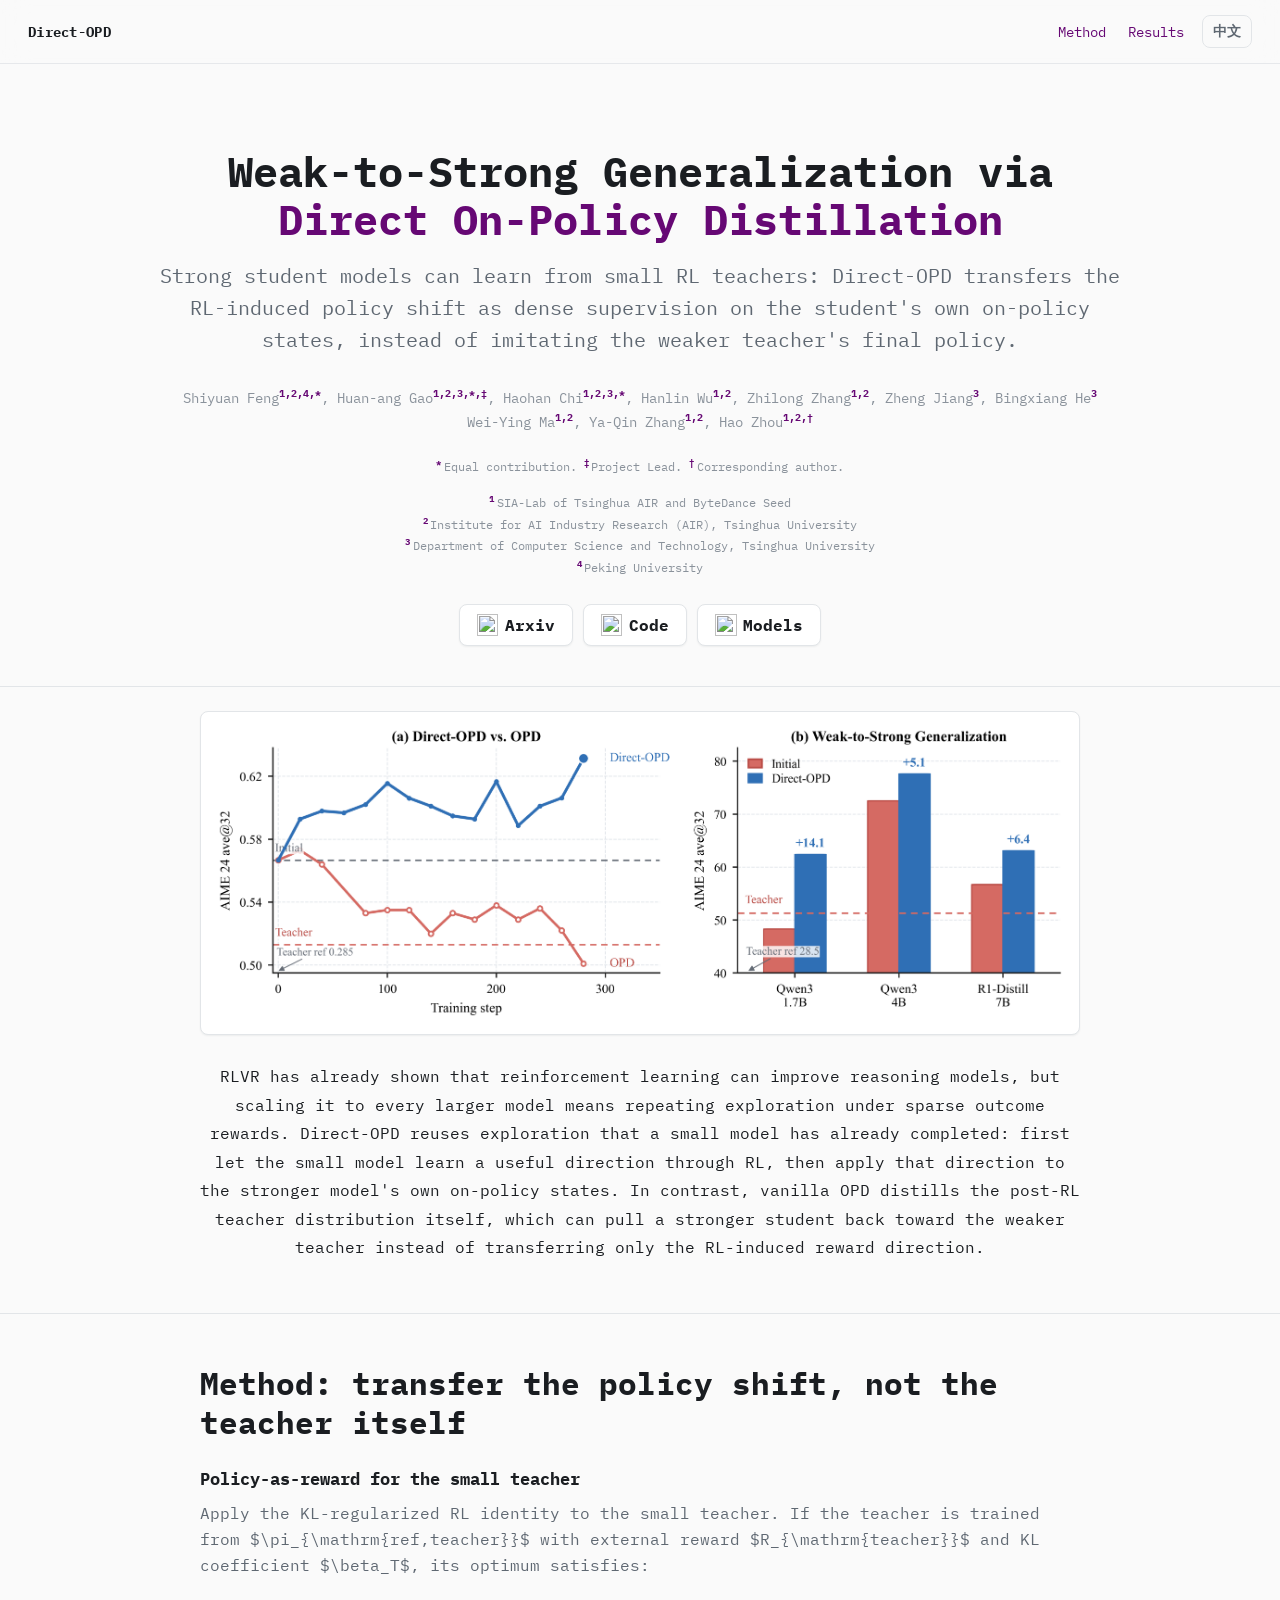
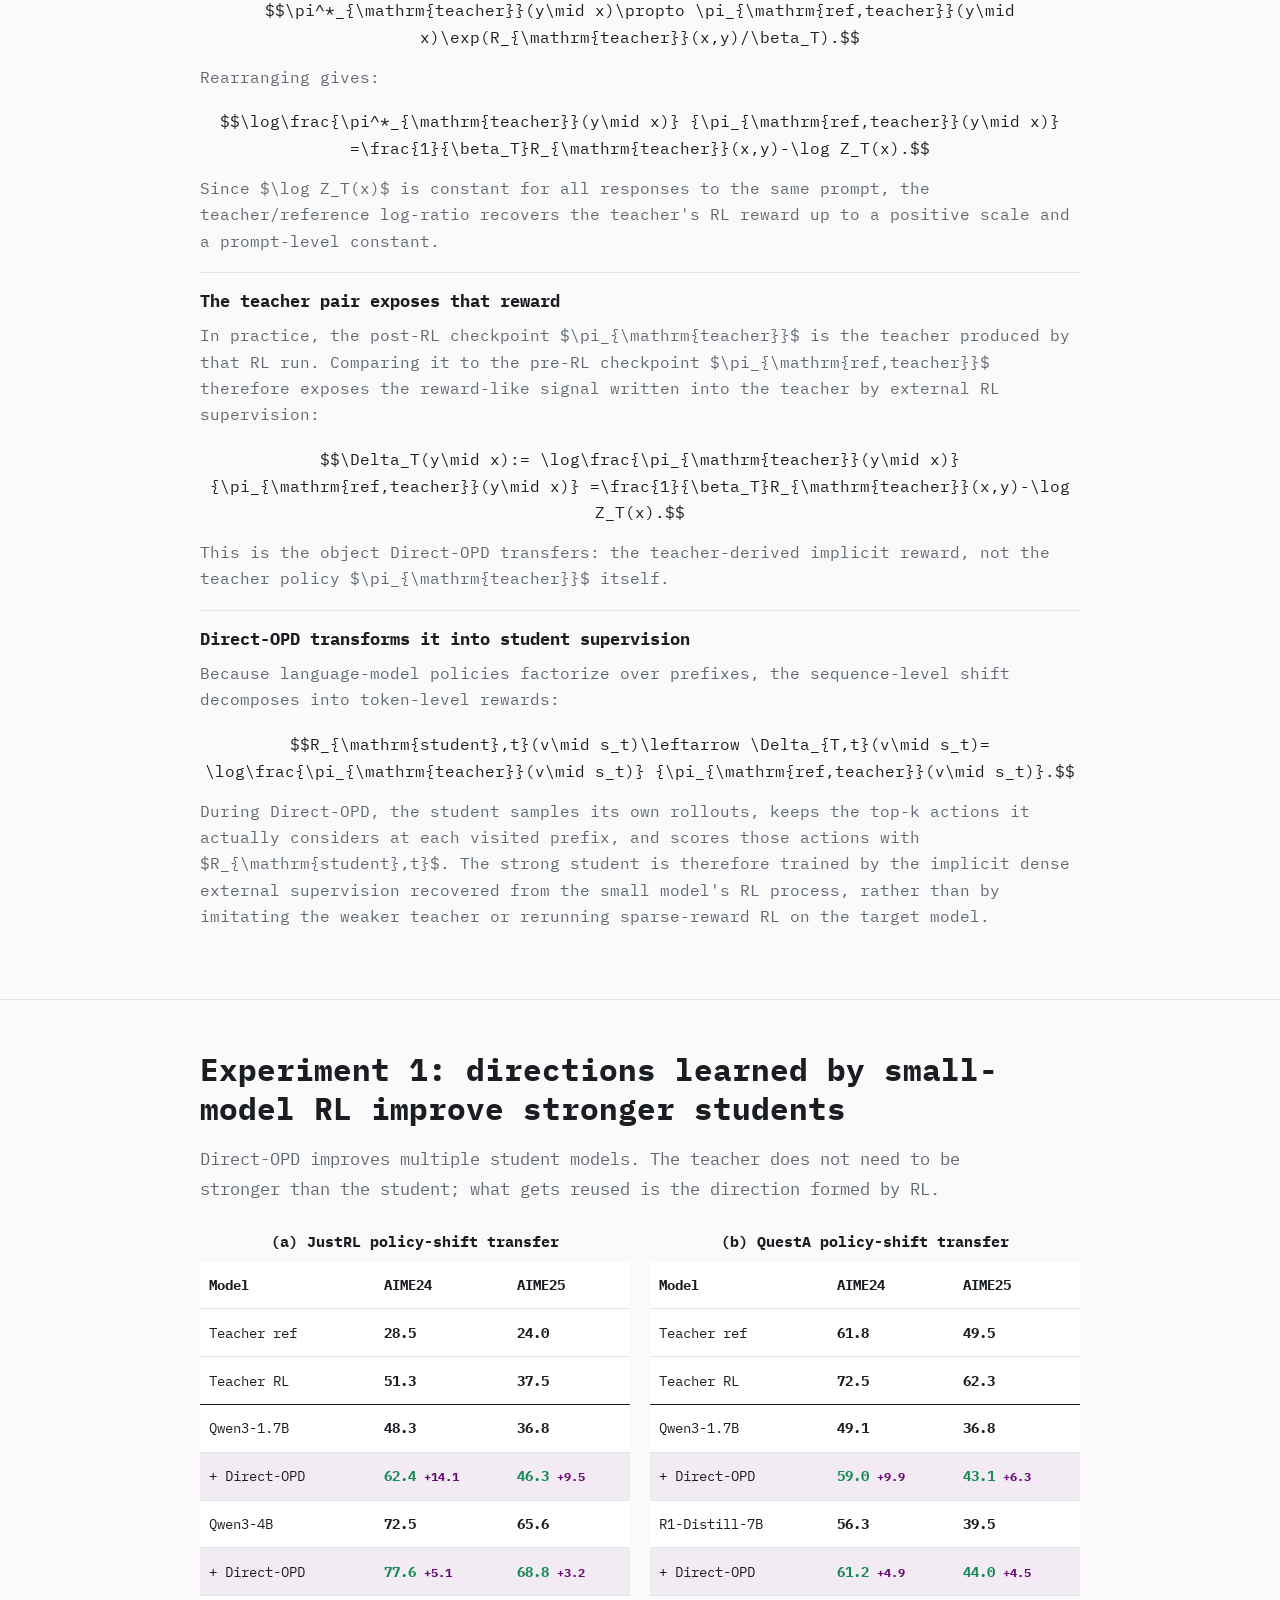
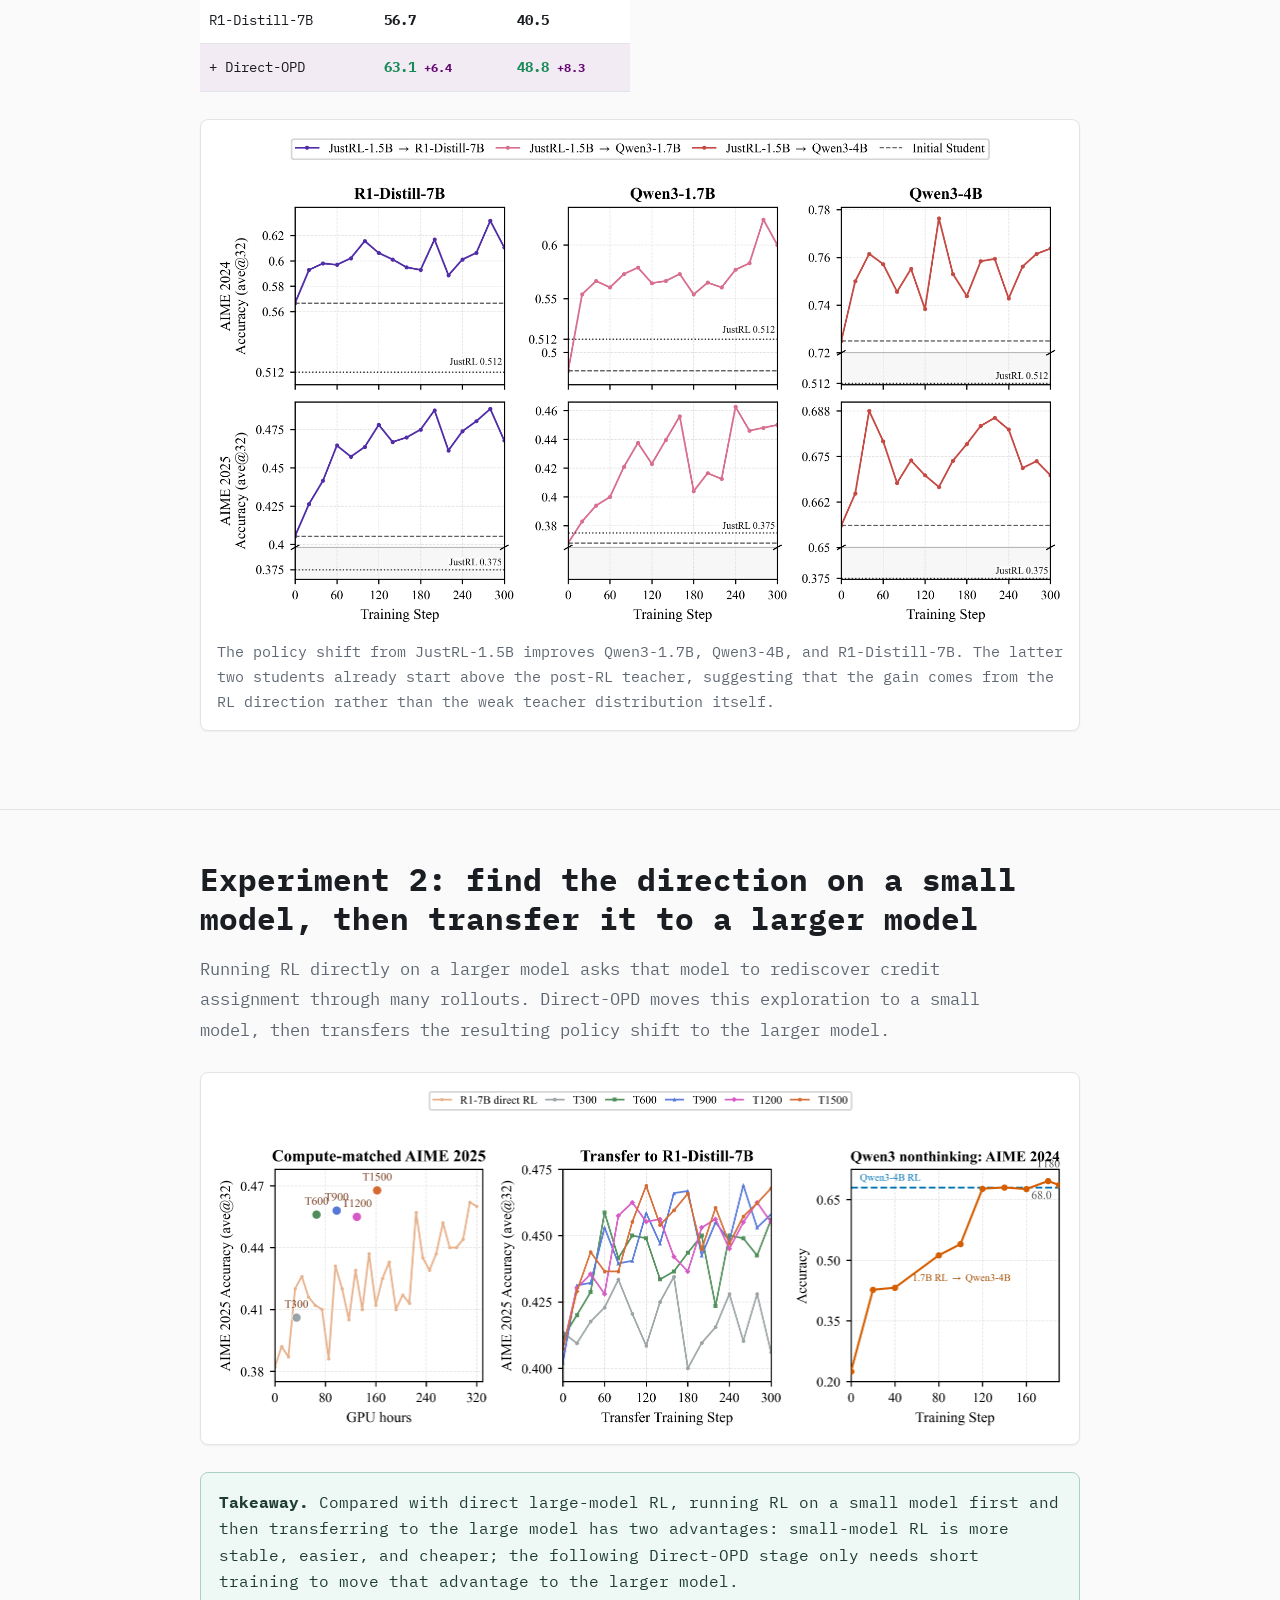
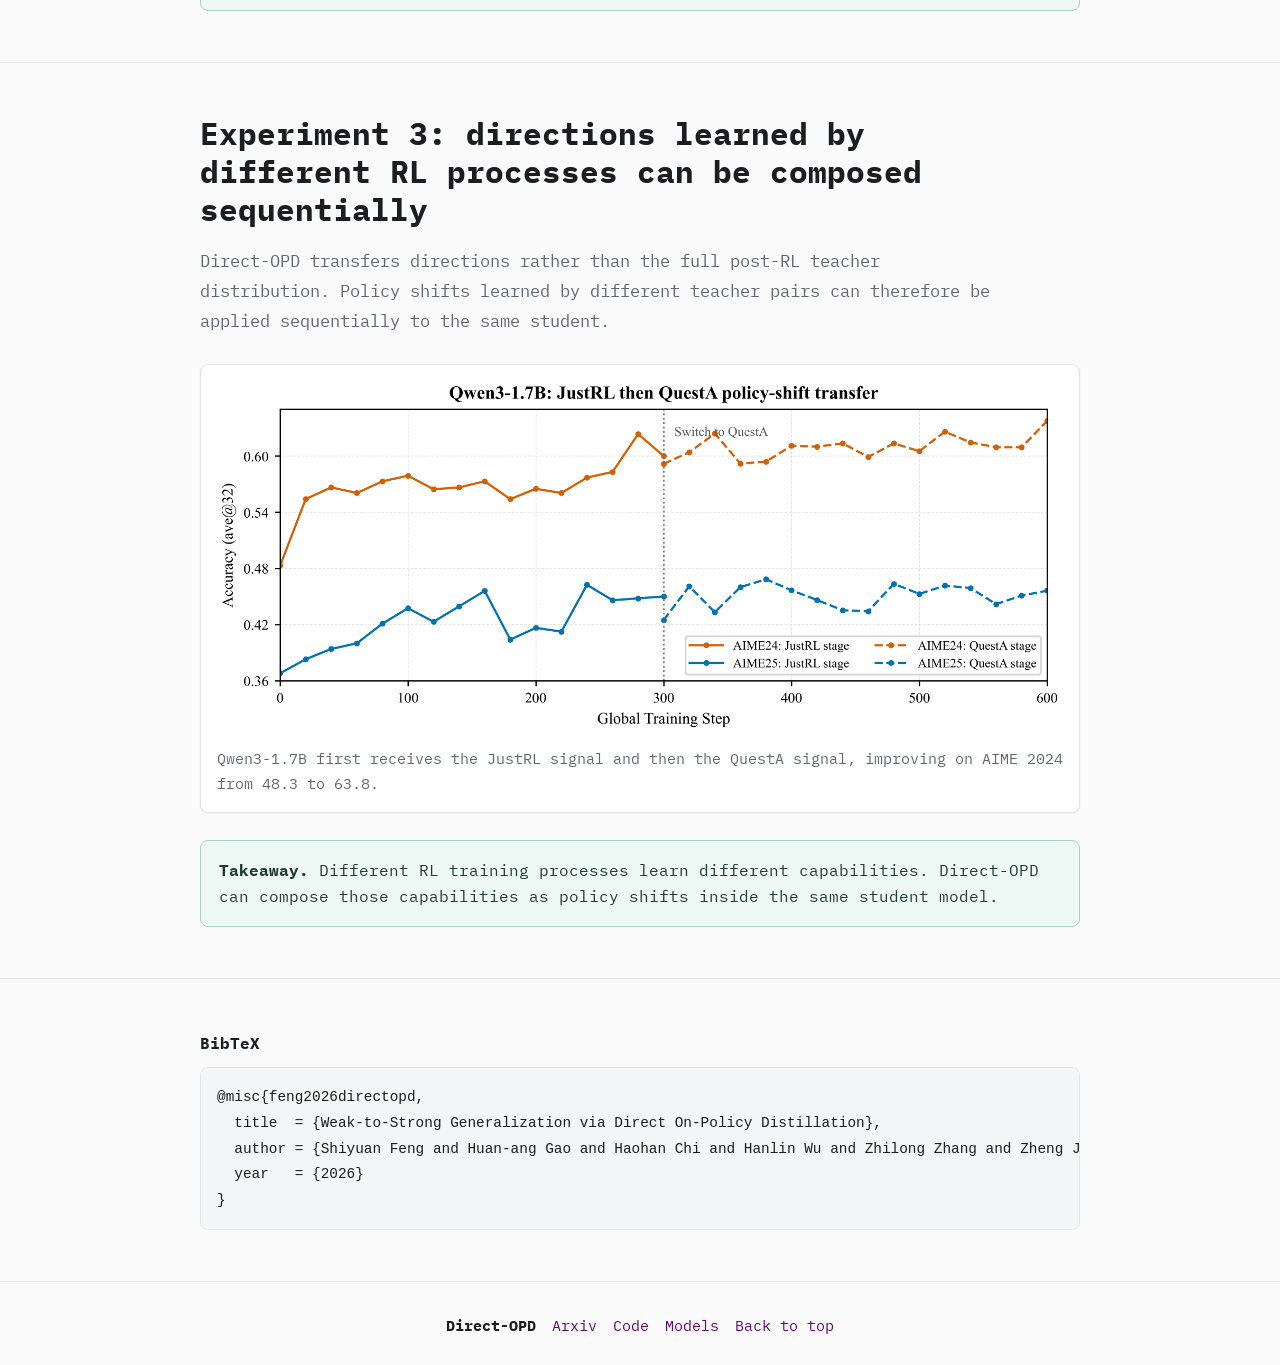
==== index.html @ 5e285354 "mobile" ====
<!doctype html>
<html lang="en">
  <head>
    <meta charset="utf-8" />
    <meta name="viewport" content="width=device-width, initial-scale=1" />
    <title>Direct-OPD: Weak-to-Strong Generalization via Direct On-Policy Distillation</title>
    <meta
      name="description"
      content="Direct-OPD is a weak-to-strong post-training method that transfers the RL-induced policy shift from small RL teachers to stronger student models as dense on-policy supervision, improving reasoning models without imitating a weaker teacher's final policy."
    />
    <meta
      name="keywords"
      content="Direct-OPD, Direct On-Policy Distillation, weak-to-strong generalization, weak-to-strong learning, on-policy distillation, policy shift, RL-induced policy shift, reinforcement learning, RLVR, verifiable rewards, reasoning models, large language models, LLM post-training, dense supervision, implicit reward, teacher reference, small RL teacher, Qwen3, R1-Distill, JustRL, QuestA, Tsinghua AIR"
    />
    <meta name="author" content="Shiyuan Feng, Huan-ang Gao, Haohan Chi, Hanlin Wu, Zhilong Zhang, Zheng Jiang, Bingxiang He, Wei-Ying Ma, Ya-Qin Zhang, Hao Zhou" />
    <meta name="robots" content="index, follow, max-image-preview:large" />
    <meta name="theme-color" content="#660874" />
    <meta property="og:type" content="website" />
    <meta property="og:site_name" content="Direct-OPD" />
    <meta property="og:title" content="Direct-OPD: Weak-to-Strong Generalization via Direct On-Policy Distillation" />
    <meta property="og:description" content="Transfer RL-induced policy shifts from small RL teachers to stronger student models as dense on-policy supervision." />
    <meta property="og:image" content="./assets/intro-opd-vs-direct.png" />
    <meta name="twitter:card" content="summary_large_image" />
    <meta name="twitter:title" content="Direct-OPD: Weak-to-Strong Generalization via Direct On-Policy Distillation" />
    <meta name="twitter:description" content="A weak-to-strong post-training method that transfers policy shifts learned by small RL teachers to stronger reasoning models." />
    <meta name="twitter:image" content="./assets/intro-opd-vs-direct.png" />
    <meta name="citation_title" content="Weak-to-Strong Generalization via Direct On-Policy Distillation" />
    <meta name="citation_author" content="Feng, Shiyuan" />
    <meta name="citation_author" content="Gao, Huan-ang" />
    <meta name="citation_author" content="Chi, Haohan" />
    <meta name="citation_author" content="Wu, Hanlin" />
    <meta name="citation_author" content="Zhang, Zhilong" />
    <meta name="citation_author" content="Jiang, Zheng" />
    <meta name="citation_author" content="He, Bingxiang" />
    <meta name="citation_author" content="Ma, Wei-Ying" />
    <meta name="citation_author" content="Zhang, Ya-Qin" />
    <meta name="citation_author" content="Zhou, Hao" />
    <meta name="citation_publication_date" content="2026" />
    <meta name="citation_keywords" content="Direct On-Policy Distillation; weak-to-strong generalization; on-policy distillation; reinforcement learning; reasoning models" />
    <script type="application/ld+json">
      {
        "@context": "https://schema.org",
        "@type": "ScholarlyArticle",
        "name": "Weak-to-Strong Generalization via Direct On-Policy Distillation",
        "headline": "Direct-OPD: Weak-to-Strong Generalization via Direct On-Policy Distillation",
        "description": "Direct-OPD transfers the RL-induced policy shift from small RL teachers to stronger student models as dense supervision on the student's own on-policy states.",
        "datePublished": "2026",
        "keywords": [
          "Direct-OPD",
          "Direct On-Policy Distillation",
          "weak-to-strong generalization",
          "on-policy distillation",
          "reinforcement learning",
          "RLVR",
          "reasoning models",
          "LLM post-training"
        ],
        "author": [
          {"@type": "Person", "name": "Shiyuan Feng"},
          {"@type": "Person", "name": "Huan-ang Gao"},
          {"@type": "Person", "name": "Haohan Chi"},
          {"@type": "Person", "name": "Hanlin Wu"},
          {"@type": "Person", "name": "Zhilong Zhang"},
          {"@type": "Person", "name": "Zheng Jiang"},
          {"@type": "Person", "name": "Bingxiang He"},
          {"@type": "Person", "name": "Wei-Ying Ma"},
          {"@type": "Person", "name": "Ya-Qin Zhang"},
          {"@type": "Person", "name": "Hao Zhou"}
        ],
        "isPartOf": {
          "@type": "ResearchProject",
          "name": "Direct-OPD"
        }
      }
    </script>
    <link rel="icon" href="./assets/favicon.svg" type="image/svg+xml" />
    <link rel="stylesheet" href="./styles.css" />
    <script>
      window.MathJax = {
        tex: { inlineMath: [["$", "$"], ["\\(", "\\)"]], displayMath: [["$$", "$$"]] },
        svg: { fontCache: "global" }
      };
    </script>
    <script defer src="https://cdn.jsdelivr.net/npm/mathjax@3/es5/tex-svg.js" onerror="this.onerror=null;this.src='https://cdnjs.cloudflare.com/ajax/libs/mathjax/3.2.2/es5/tex-svg.min.js';"></script>
  </head>
  <body>
    <header class="topbar">
      <a class="brand" href="#hero">Direct-OPD</a>
      <div class="topbar-right">
        <nav aria-label="Page navigation">
          <a href="#method">Method</a>
          <a href="#results">Results</a>
        </nav>
        <a class="language-link" href="./zh.html" lang="zh-CN">中文</a>
      </div>
    </header>

    <main>
      <section id="hero" class="hero">
        <div class="container">
          <h1>
            <span class="title-line">Weak-to-Strong Generalization via</span>
            <span class="title-line title-accent">Direct On-Policy Distillation</span>
          </h1>
          <p class="tagline english">
            Strong student models can learn from small RL teachers: Direct-OPD transfers the RL-induced policy shift as dense supervision on the student's own on-policy states, instead of imitating the weaker teacher's final policy.
          </p>
          <p class="authors">
            <span class="author-line">Shiyuan Feng<sup>1,2,4,*</sup>, Huan-ang Gao<sup>1,2,3,*,‡</sup>, Haohan Chi<sup>1,2,3,*</sup>, Hanlin Wu<sup>1,2</sup>, Zhilong Zhang<sup>1,2</sup>, Zheng Jiang<sup>3</sup>, Bingxiang He<sup>3</sup></span>
            <span class="author-line">Wei-Ying Ma<sup>1,2</sup>, Ya-Qin Zhang<sup>1,2</sup>, Hao Zhou<sup>1,2,†</sup></span>
          </p>
          <div class="affiliations">
            <!-- Previous experimental affiliation layouts are intentionally kept out of display. -->
            <p class="author-notes"><sup>*</sup>Equal contribution. <sup>‡</sup>Project Lead. <sup>†</sup>Corresponding author.</p>
            <div class="affiliation-list">
              <p><sup>1</sup>SIA-Lab of Tsinghua AIR and ByteDance Seed</p>
              <p><sup>2</sup>Institute for AI Industry Research (AIR), Tsinghua University</p>
              <p><sup>3</sup>Department of Computer Science and Technology, Tsinghua University</p>
              <p><sup>4</sup>Peking University</p>
            </div>
          </div>
          <div class="hero-actions">
            <a class="button" href="#" aria-label="Arxiv"><img class="brand-icon" src="https://arxiv.org/favicon.ico" alt="" /><em>Arxiv</em></a>
            <a class="button" href="https://github.com/BytedTsinghua-SIA/Direct-OPD" target="_blank" rel="noreferrer" aria-label="GitHub code"><img class="brand-icon" src="https://github.githubassets.com/favicons/favicon.svg" alt="" /><em>Code</em></a>
            <a class="button" href="https://huggingface.co/" target="_blank" rel="noreferrer" aria-label="Hugging Face models"><img class="brand-icon" src="https://huggingface.co/favicon.ico" alt="" /><em>Models</em></a>
          </div>
        </div>
      </section>

      <section class="teaser">
        <div class="container">
          <figure class="paper-figure large">
            <img src="./assets/intro-opd-vs-direct.png" alt="Direct-OPD intro comparison" />
          </figure>
          <p class="lead centered">
            RLVR has already shown that reinforcement learning can improve reasoning models, but scaling it to every larger model means repeating exploration under sparse outcome rewards.
            Direct-OPD reuses exploration that a small model has already completed: first let the small model learn a useful direction through RL, then apply that direction to the stronger model's own <span class="nowrap">on-policy</span> states.
            In contrast, vanilla OPD distills the post-RL teacher distribution itself, which can pull a stronger student back toward the weaker teacher instead of transferring only the RL-induced reward direction.
          </p>
        </div>
      </section>

      <section id="method">
        <div class="container">
          <h2>Method: transfer the policy shift, not the teacher itself</h2>

          <div class="method-focus">
            <article>
              <h3>Policy-as-reward for the small teacher</h3>
              <p>
                Apply the KL-regularized RL identity to the small teacher. If the teacher is trained from $\pi_{\mathrm{ref,teacher}}$ with external reward $R_{\mathrm{teacher}}$
                and KL coefficient $\beta_T$, its optimum satisfies:
              </p>
              <div class="equation-block">
                $$\pi^*_{\mathrm{teacher}}(y\mid x)\propto
                \pi_{\mathrm{ref,teacher}}(y\mid x)\exp(R_{\mathrm{teacher}}(x,y)/\beta_T).$$
              </div>
              <p>
                Rearranging gives:
              </p>
              <div class="equation-block">
                $$\log\frac{\pi^*_{\mathrm{teacher}}(y\mid x)}
                {\pi_{\mathrm{ref,teacher}}(y\mid x)}
                =\frac{1}{\beta_T}R_{\mathrm{teacher}}(x,y)-\log Z_T(x).$$
              </div>
              <p>
                Since $\log Z_T(x)$ is constant for all responses to the same prompt, the teacher/reference log-ratio recovers the teacher's RL reward up to a positive scale and a prompt-level constant.
              </p>
            </article>

            <article>
              <h3>The teacher pair exposes that reward</h3>
              <p>
                In practice, the post-RL checkpoint $\pi_{\mathrm{teacher}}$ is the teacher produced by that RL run. Comparing it to the pre-RL checkpoint $\pi_{\mathrm{ref,teacher}}$
                therefore exposes the reward-like signal written into the teacher by external RL supervision:
              </p>
              <div class="equation-block">
                $$\Delta_T(y\mid x):=
                \log\frac{\pi_{\mathrm{teacher}}(y\mid x)}
                {\pi_{\mathrm{ref,teacher}}(y\mid x)}
                =\frac{1}{\beta_T}R_{\mathrm{teacher}}(x,y)-\log Z_T(x).$$
              </div>
              <p>
                This is the object Direct-OPD transfers: the teacher-derived implicit reward, not the teacher policy $\pi_{\mathrm{teacher}}$ itself.
              </p>
            </article>

            <article>
              <h3>Direct-OPD transforms it into student supervision</h3>
              <p>
                Because language-model policies factorize over prefixes, the sequence-level shift decomposes into token-level rewards:
              </p>
              <div class="equation-block">
                $$R_{\mathrm{student},t}(v\mid s_t)\leftarrow
                \Delta_{T,t}(v\mid s_t)=
                \log\frac{\pi_{\mathrm{teacher}}(v\mid s_t)}
                {\pi_{\mathrm{ref,teacher}}(v\mid s_t)}.$$
              </div>
              <p>
                During Direct-OPD, the student samples its own rollouts, keeps the top-k actions it actually considers at each visited prefix,
                and scores those actions with $R_{\mathrm{student},t}$. The strong student is therefore trained by the implicit dense external supervision recovered from the small model's RL process, rather than by imitating the weaker teacher or rerunning sparse-reward RL on the target model.
              </p>
            </article>
          </div>
        </div>
      </section>

      <section id="results">
        <div class="container">
          <h2>Experiment 1: directions learned by small-model RL improve stronger students</h2>
          <p class="section-subtitle">
            Direct-OPD improves multiple student models. The teacher does not need to be stronger than the student; what gets reused is the direction formed by RL.
          </p>

          <div class="results-tables" aria-label="Score summaries for the different students and teacher pairs">
            <div class="table-panel">
              <p class="result-table-title">(a) JustRL policy-shift transfer</p>
              <table class="results-table">
                <thead>
                  <tr>
                    <th>Model</th>
                    <th>AIME24</th>
                    <th>AIME25</th>
                  </tr>
                </thead>
                <tbody>
                  <tr>
                    <td>Teacher ref</td>
                    <td>28.5</td>
                    <td>24.0</td>
                  </tr>
                  <tr class="separator">
                    <td>Teacher RL</td>
                    <td>51.3</td>
                    <td>37.5</td>
                  </tr>
                  <tr>
                    <td>Qwen3-1.7B</td>
                    <td>48.3</td>
                    <td>36.8</td>
                  </tr>
                  <tr class="dopd-row">
                    <td>+ Direct-OPD</td>
                    <td><strong>62.4</strong> <span class="gain">+14.1</span></td>
                    <td><strong>46.3</strong> <span class="gain">+9.5</span></td>
                  </tr>
                  <tr>
                    <td>Qwen3-4B</td>
                    <td>72.5</td>
                    <td>65.6</td>
                  </tr>
                  <tr class="dopd-row">
                    <td>+ Direct-OPD</td>
                    <td><strong>77.6</strong> <span class="gain">+5.1</span></td>
                    <td><strong>68.8</strong> <span class="gain">+3.2</span></td>
                  </tr>
                  <tr>
                    <td>R1-Distill-7B</td>
                    <td>56.7</td>
                    <td>40.5</td>
                  </tr>
                  <tr class="dopd-row">
                    <td>+ Direct-OPD</td>
                    <td><strong>63.1</strong> <span class="gain">+6.4</span></td>
                    <td><strong>48.8</strong> <span class="gain">+8.3</span></td>
                  </tr>
                </tbody>
              </table>
            </div>
            <div class="table-panel">
              <p class="result-table-title">(b) QuestA policy-shift transfer</p>
              <table class="results-table">
                <thead>
                  <tr>
                    <th>Model</th>
                    <th>AIME24</th>
                    <th>AIME25</th>
                  </tr>
                </thead>
                <tbody>
                  <tr>
                    <td>Teacher ref</td>
                    <td>61.8</td>
                    <td>49.5</td>
                  </tr>
                  <tr class="separator">
                    <td>Teacher RL</td>
                    <td>72.5</td>
                    <td>62.3</td>
                  </tr>
                  <tr>
                    <td>Qwen3-1.7B</td>
                    <td>49.1</td>
                    <td>36.8</td>
                  </tr>
                  <tr class="dopd-row">
                    <td>+ Direct-OPD</td>
                    <td><strong>59.0</strong> <span class="gain">+9.9</span></td>
                    <td><strong>43.1</strong> <span class="gain">+6.3</span></td>
                  </tr>
                  <tr>
                    <td>R1-Distill-7B</td>
                    <td>56.3</td>
                    <td>39.5</td>
                  </tr>
                  <tr class="dopd-row">
                    <td>+ Direct-OPD</td>
                    <td><strong>61.2</strong> <span class="gain">+4.9</span></td>
                    <td><strong>44.0</strong> <span class="gain">+4.5</span></td>
                  </tr>
                </tbody>
              </table>
            </div>
          </div>

          <figure class="paper-figure">
            <img src="./assets/justrl-transfer-grid.png" alt="JustRL policy-shift transfer results" />
            <figcaption>
              The policy shift from JustRL-1.5B improves Qwen3-1.7B, Qwen3-4B, and R1-Distill-7B. The latter two students already start above the post-RL teacher, suggesting that the gain comes from the RL direction rather than the weak teacher distribution itself.
            </figcaption>
          </figure>
        </div>
      </section>

      <section>
        <div class="container">
          <h2>Experiment 2: find the direction on a small model, then transfer it to a larger model</h2>
          <p class="section-subtitle">
            Running RL directly on a larger model asks that model to rediscover credit assignment through many rollouts. Direct-OPD moves this exploration to a small model, then transfers the resulting policy shift to the larger model.
          </p>
          <figure class="paper-figure">
            <img src="./assets/weak-to-strong-compute.png" alt="Weak-to-strong compute comparison" />
          </figure>
          <div class="takeaway">
            <strong>Takeaway.</strong>
            Compared with direct large-model RL, running RL on a small model first and then transferring to the large model has two advantages: small-model RL is more stable, easier, and cheaper; the following Direct-OPD stage only needs short training to move that advantage to the larger model.
          </div>
        </div>
      </section>

      <section>
        <div class="container">
          <h2>Experiment 3: directions learned by different RL processes can be composed sequentially</h2>
          <p class="section-subtitle">
            Direct-OPD transfers directions rather than the full post-RL teacher distribution. Policy shifts learned by different teacher pairs can therefore be applied sequentially to the same student.
          </p>
          <figure class="paper-figure">
            <img src="./assets/sequential-composition.png" alt="Sequential policy-shift composition" />
            <figcaption>Qwen3-1.7B first receives the JustRL signal and then the QuestA signal, improving on AIME 2024 from 48.3 to 63.8.</figcaption>
          </figure>
          <div class="takeaway">
            <strong>Takeaway.</strong>
            Different RL training processes learn different capabilities. Direct-OPD can compose those capabilities as policy shifts inside the same student model.
          </div>
        </div>
      </section>

      <section id="paper">
        <div class="container">
          <div class="bibtex">
            <div class="bibtex-title">BibTeX</div>
            <pre><code>@misc{feng2026directopd,
  title  = {Weak-to-Strong Generalization via Direct On-Policy Distillation},
  author = {Shiyuan Feng and Huan-ang Gao and Haohan Chi and Hanlin Wu and Zhilong Zhang and Zheng Jiang and Bingxiang He and Wei-Ying Ma and Ya-Qin Zhang and Hao Zhou},
  year   = {2026}
}</code></pre>
          </div>
        </div>
      </section>
    </main>

    <footer>
      <div class="container footer-inner">
        <span>Direct-OPD</span>
        <a href="#">Arxiv</a>
        <a href="https://github.com/BytedTsinghua-SIA/Direct-OPD" target="_blank" rel="noreferrer">Code</a>
        <a href="https://huggingface.co/" target="_blank" rel="noreferrer">Models</a>
        <a href="#hero">Back to top</a>
      </div>
    </footer>

    <script src="./app.js"></script>
  </body>
</html>
---- styles.css ----
@import url("https://fonts.googleapis.com/css2?family=IBM+Plex+Mono:wght@400;500;600;700;800&display=swap");

*, *::before, *::after {
  box-sizing: border-box;
}

:root {
  --bg: #fafafa;
  --card: #ffffff;
  --elevated: #f1f3f4;
  --border: #e2e5e8;
  --text: #1a1d21;
  --muted: #5f6872;
  --dim: #8a929b;
  --accent: #660874;
  --accent-soft: rgba(102, 8, 116, 0.08);
  --green: #168a55;
  --purple: #660874;
  --amber: #bf7116;
  --shadow: 0 1px 2px rgba(20, 28, 35, 0.06);
  --display: "IBM Plex Mono", "SFMono-Regular", Consolas, "Liberation Mono", monospace;
  --body: "IBM Plex Mono", "SFMono-Regular", Consolas, "Liberation Mono", monospace;
  --mono: "IBM Plex Mono", "SFMono-Regular", Consolas, "Liberation Mono", monospace;
  --hero-mobile-scale: 1;
}

html {
  scroll-behavior: smooth;
}

body {
  margin: 0;
  overflow-x: hidden;
  background: var(--bg);
  color: var(--text);
  font-family: var(--body);
  line-height: 1.65;
  -webkit-font-smoothing: antialiased;
}

a {
  color: var(--accent);
  text-decoration: none;
}

a:hover {
  text-decoration: underline;
}

img {
  display: block;
  max-width: 100%;
}

.container {
  width: min(880px, calc(100% - 40px));
  margin: 0 auto;
}

.topbar {
  position: sticky;
  top: 0;
  z-index: 20;
  display: flex;
  align-items: center;
  justify-content: space-between;
  min-height: 64px;
  padding: 0 28px;
  border-bottom: 1px solid rgba(226, 229, 232, 0.82);
  background: rgba(250, 250, 250, 0.86);
  backdrop-filter: blur(14px);
}

.brand {
  color: var(--text);
  font-family: var(--mono);
  font-size: 0.9rem;
  font-weight: 700;
  letter-spacing: 0.02em;
}

.topbar nav {
  display: flex;
  gap: 22px;
  font-size: 0.9rem;
  color: var(--muted);
}

.topbar-right {
  display: flex;
  align-items: center;
  gap: 18px;
}

.language-link {
  border: 1px solid var(--border);
  border-radius: 8px;
  padding: 0.28rem 0.62rem;
  color: var(--muted);
  font-size: 0.86rem;
  font-weight: 700;
}

.language-link:hover {
  color: var(--text);
  text-decoration: none;
}

section {
  padding: 3.2rem 0;
}

section + section {
  border-top: 1px solid var(--border);
}

.hero {
  position: relative;
  padding: 5.2rem 0 2.5rem;
  text-align: center;
}

.hero .container {
  width: min(1040px, calc(100% - 40px));
}

h1,
h2,
h3,
p {
  overflow-wrap: anywhere;
}

h1 {
  max-width: 1000px;
  margin: 0 auto 1.05rem;
  font-family: var(--display);
  font-size: clamp(2rem, 3.25vw, 3rem);
  font-weight: 760;
  line-height: 1.16;
  letter-spacing: 0;
}

.title-line {
  display: block;
  white-space: nowrap;
}

.title-accent {
  color: var(--accent);
}

h2 {
  max-width: 820px;
  margin: 0 0 1rem;
  font-family: var(--display);
  font-size: clamp(1.45rem, 2.4vw, 1.95rem);
  font-weight: 760;
  line-height: 1.25;
  letter-spacing: 0;
}

h3 {
  margin: 0 0 0.6rem;
  font-size: 1.08rem;
  line-height: 1.35;
}

p {
  margin: 0 0 1rem;
  color: var(--muted);
}

.tagline {
  max-width: 920px;
  margin: 0 auto 0.45rem;
  color: var(--muted);
  font-size: clamp(1.12rem, 1.75vw, 1.38rem);
  line-height: 1.55;
}

.tagline.english {
  max-width: 980px;
  color: var(--muted);
  font-size: clamp(1.05rem, 1.55vw, 1.28rem);
  line-height: 1.6;
}

.authors {
  margin-top: 1.8rem;
  color: var(--dim);
  font-size: 0.9rem;
  line-height: 1.55;
  overflow-wrap: normal;
}

.author-line {
  display: block;
  white-space: nowrap;
}

.authors sup,
.affiliations sup {
  color: var(--accent);
  font-size: 0.72em;
  font-weight: 700;
}

.author-notes sup,
.affiliation-list sup {
  display: inline-block;
  margin-right: 0.16rem;
}

.affiliations {
  max-width: 760px;
  margin: 1.45rem auto 0;
  color: var(--dim);
  font-size: 0.78rem;
  line-height: 1.5;
}

.affiliation-list {
  display: grid;
  gap: 0.12rem;
  margin: 1rem 0 0;
}

.affiliation-list p,
.author-notes {
  margin: 0;
  color: inherit;
  font-size: inherit;
  line-height: inherit;
}

.author-notes {
  margin: 0;
}

.hero-actions {
  display: flex;
  flex-wrap: wrap;
  gap: 0.65rem;
  justify-content: center;
  margin: 1.7rem 0 0;
}

.button {
  display: inline-flex;
  min-height: 42px;
  align-items: center;
  justify-content: center;
  gap: 0.42rem;
  border: 1px solid var(--border);
  border-radius: 8px;
  padding: 0 1.05rem;
  background: var(--card);
  color: var(--text);
  box-shadow: var(--shadow);
  font: inherit;
  font-weight: 650;
  cursor: pointer;
}

.brand-icon {
  width: 1.35rem;
  height: 1.35rem;
  flex: 0 0 auto;
  object-fit: contain;
}

.button em {
  font-style: normal;
}

.button:hover {
  text-decoration: none;
  transform: translateY(-1px);
}

.contrib-grid div {
  border: 1px solid var(--border);
  border-radius: 8px;
  background: var(--card);
  box-shadow: var(--shadow);
}

.teaser {
  padding-top: 1.5rem;
}

.paper-figure {
  overflow: hidden;
  margin: 1.7rem 0;
  border: 1px solid var(--border);
  border-radius: 8px;
  padding: 1rem;
  background: var(--card);
  box-shadow: var(--shadow);
}

.paper-figure.large {
  margin-top: 0;
}

.paper-figure img {
  width: 100%;
  height: auto;
}

.paper-figure figcaption {
  padding: 0.85rem 0 0;
  color: var(--muted);
  font-size: 0.95rem;
}

.lead {
  max-width: 980px;
  color: var(--text);
  font-size: 1.02rem;
  line-height: 1.75;
}

.centered {
  margin: 1.5rem auto 0;
  text-align: center;
}

.nowrap {
  white-space: nowrap;
}

.two-column {
  display: grid;
  grid-template-columns: 1fr 1fr;
  gap: 2rem;
  align-items: start;
  margin-top: 1.3rem;
}

.clean-list {
  margin: 1rem 0 0;
  padding-left: 1.2rem;
  color: var(--muted);
}

.clean-list li + li {
  margin-top: 0.3rem;
}

.method-focus {
  display: grid;
  gap: 0;
  margin-top: 1.25rem;
}

.method-focus article {
  min-width: 0;
  padding: 1rem 0 1.15rem;
  border-top: 1px solid var(--border);
}

.method-focus article:first-child {
  border-top: 0;
  padding-top: 0.3rem;
}

.method-focus p:last-child {
  margin-bottom: 0;
}

.equation-block {
  overflow-x: auto;
  max-width: 100%;
  min-width: 0;
  margin: 0.55rem 0 0.7rem;
  padding: 0.15rem 0;
  color: var(--text);
  text-align: center;
  -webkit-overflow-scrolling: touch;
}

.equation-block mjx-container {
  display: block;
  max-width: 100%;
  min-width: 0;
  overflow-x: auto;
  overflow-y: hidden;
  margin: 0 !important;
  font-size: 92% !important;
}

.section-subtitle {
  max-width: 800px;
  color: var(--muted);
  font-size: 1.08rem;
  line-height: 1.75;
}

.results-tables {
  display: grid;
  grid-template-columns: repeat(2, minmax(0, 1fr));
  gap: 1.2rem;
  margin: 1.6rem 0 1.2rem;
}

.table-panel {
  overflow-x: auto;
}

.result-table-title {
  margin: 0 0 0.45rem;
  color: var(--text);
  font-size: 0.92rem;
  font-weight: 800;
  text-align: center;
}

.results-table {
  width: 100%;
  min-width: 390px;
  margin: 0;
  border-collapse: collapse;
  background: var(--card);
  font-size: 0.9rem;
}

.results-table th,
.results-table td {
  border-bottom: 1px solid var(--border);
  padding: 0.72rem 0.58rem;
  text-align: left;
}

.results-table th {
  color: var(--text);
  font-weight: 750;
}

.results-table td:not(:first-child) {
  color: var(--text);
  font-family: var(--mono);
  font-weight: 750;
}

.results-table .dopd-row {
  background: var(--accent-soft);
}

.results-table .dopd-row td:not(:first-child) {
  color: var(--green);
}

.results-table .gain {
  color: var(--accent);
  font-size: 0.82em;
  font-weight: 800;
  white-space: nowrap;
}

.results-table .separator td {
  border-bottom-color: var(--text);
}

.takeaway {
  margin: 1rem 0 0;
  border: 1px solid #a9d0c3;
  border-radius: 8px;
  padding: 1rem 1.1rem;
  background: #eef8f4;
  color: #203d34;
}

.takeaway.compact {
  margin-top: 1rem;
  font-size: 0.92rem;
}

.contrib-grid {
  display: grid;
  grid-template-columns: repeat(2, 1fr);
  gap: 1rem;
  margin-top: 1.6rem;
}

.contrib-grid div {
  padding: 1rem;
  color: var(--muted);
}

.bibtex {
  margin-top: 0;
  padding: 0;
}

.bibtex-title {
  margin: 0 0 0.65rem;
  color: var(--text);
  font-weight: 800;
}

.bibtex pre {
  overflow-x: auto;
  margin: 0;
  border-radius: 8px;
  padding: 1rem;
  border: 1px solid var(--border);
  background: #f4f5f6;
  color: var(--text);
  font-family: var(--mono);
  font-size: 0.9rem;
}

footer {
  border-top: 1px solid var(--border);
  padding: 2rem 0;
}

.footer-inner {
  display: flex;
  flex-wrap: wrap;
  gap: 1rem;
  align-items: center;
  justify-content: center;
  color: var(--muted);
  font-size: 0.92rem;
}

.footer-inner span {
  color: var(--text);
  font-weight: 800;
}

.copy-toast {
  position: fixed;
  right: 18px;
  bottom: 18px;
  z-index: 30;
  border-radius: 8px;
  padding: 0.75rem 1rem;
  background: var(--text);
  color: #fff;
  box-shadow: var(--shadow);
  font-size: 0.92rem;
  opacity: 0;
  transform: translateY(8px);
  transition: opacity 160ms ease, transform 160ms ease;
}

.copy-toast.show {
  opacity: 1;
  transform: translateY(0);
}

@media (max-width: 900px) {
  .container,
  .hero .container {
    width: min(100% - 32px, 880px);
  }

  .topbar nav {
    display: none;
  }

  .two-column,
  .method-focus,
  .results-tables,
  .contrib-grid {
    grid-template-columns: 1fr;
  }

  .hero {
    padding: 3.2rem 0 2.2rem;
  }

  .paper-figure {
    overflow-x: auto;
    -webkit-overflow-scrolling: touch;
  }

  .paper-figure img {
    min-width: 0;
  }

  .paper-figure.large img {
    min-width: 0;
  }
}

@media (max-width: 560px) {
  .container {
    width: auto;
    max-width: none;
    margin-right: 14px;
    margin-left: 14px;
  }

  .hero .container {
    position: relative;
    left: 50%;
    width: 1040px;
    max-width: none;
    margin-left: -520px;
    margin-right: 0;
    transform: scale(var(--hero-mobile-scale));
    transform-origin: top center;
  }

  .topbar {
    min-height: 56px;
    padding: 0 16px;
  }

  .brand {
    font-size: 0.86rem;
  }

  .hero {
    height: calc(514px * var(--hero-mobile-scale) + 28px);
    min-height: 0;
    overflow: hidden;
    padding: 14px 0;
  }

  h1 {
    margin-bottom: 1.05rem;
    font-size: 3rem;
    line-height: 1.16;
  }

  .title-line {
    white-space: nowrap;
  }

  h2 {
    font-size: 1.34rem;
    line-height: 1.32;
  }

  h3 {
    font-size: 1rem;
  }

  .tagline,
  .tagline.english {
    font-size: 1.28rem;
    line-height: 1.6;
  }

  p,
  .lead,
  .section-subtitle {
    font-size: 0.94rem;
    line-height: 1.72;
  }

  .authors {
    overflow: visible;
    margin-top: 1.8rem;
    padding-bottom: 0;
    font-size: 0.9rem;
    line-height: 1.55;
  }

  .author-line {
    white-space: nowrap;
  }

  .affiliations {
    overflow: visible;
    margin-top: 1.45rem;
    font-size: 0.78rem;
    line-height: 1.5;
  }

  .affiliation-list {
    gap: 0.12rem;
    margin-top: 1rem;
  }

  .author-notes,
  .affiliation-list p {
    white-space: nowrap;
  }

  .tagline br {
    display: none;
  }

  section {
    padding: 2.45rem 0;
  }

  .teaser {
    padding-top: 1rem;
  }

  .paper-figure {
    width: calc(100vw - 20px);
    max-width: none;
    margin: 1.2rem calc(50% - 50vw + 10px);
    border-radius: 7px;
    padding: 0.55rem;
  }

  .paper-figure figcaption {
    font-size: 0.78rem;
    line-height: 1.55;
  }

  .centered {
    margin-top: 1.1rem;
    text-align: left;
  }

  .hero-actions {
    align-items: center;
    flex-wrap: wrap;
    gap: 0.65rem;
    margin-top: 1.7rem;
  }

  .button {
    flex: 0 1 auto;
    min-width: 0;
    min-height: 42px;
    padding: 0 1.05rem;
    gap: 0.42rem;
    font-size: 1rem;
  }

  .brand-icon {
    width: 1.35rem;
    height: 1.35rem;
  }

  .results-tables {
    gap: 1rem;
    margin: 1.25rem 0 1rem;
  }

  .table-panel {
    margin: 0 -2px;
    padding-bottom: 0.25rem;
  }

  .result-table-title {
    text-align: left;
  }

  .results-table {
    min-width: 360px;
    font-size: 0.78rem;
  }

  .results-table th,
  .results-table td {
    padding: 0.62rem 0.42rem;
  }

  .equation-block {
    font-size: 0.76rem;
  }

  .equation-block mjx-container {
    font-size: 68% !important;
  }

  .takeaway {
    padding: 0.85rem 0.9rem;
    font-size: 0.86rem;
    line-height: 1.65;
  }

  .bibtex pre {
    padding: 0.8rem;
    font-size: 0.76rem;
  }

  .footer-inner {
    align-items: center;
    flex-direction: column;
    gap: 0.55rem;
    font-size: 0.82rem;
  }
}
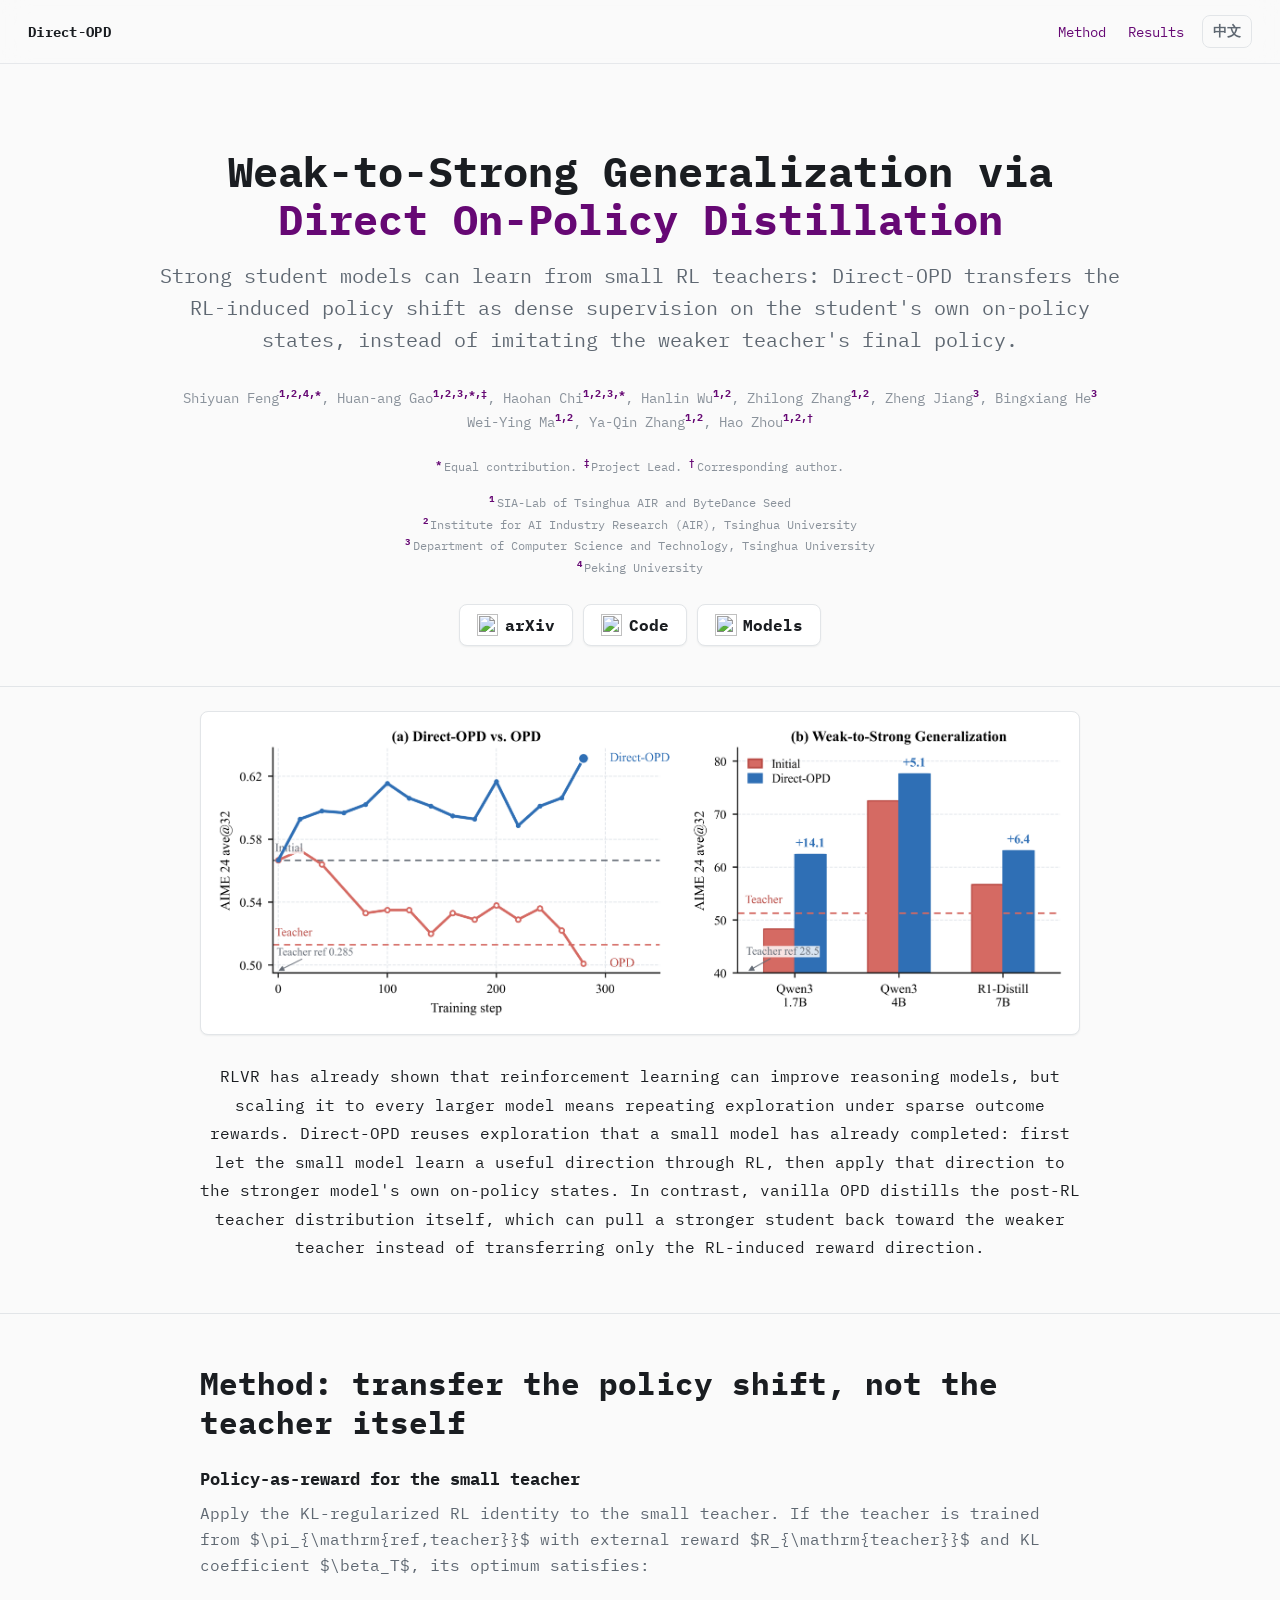
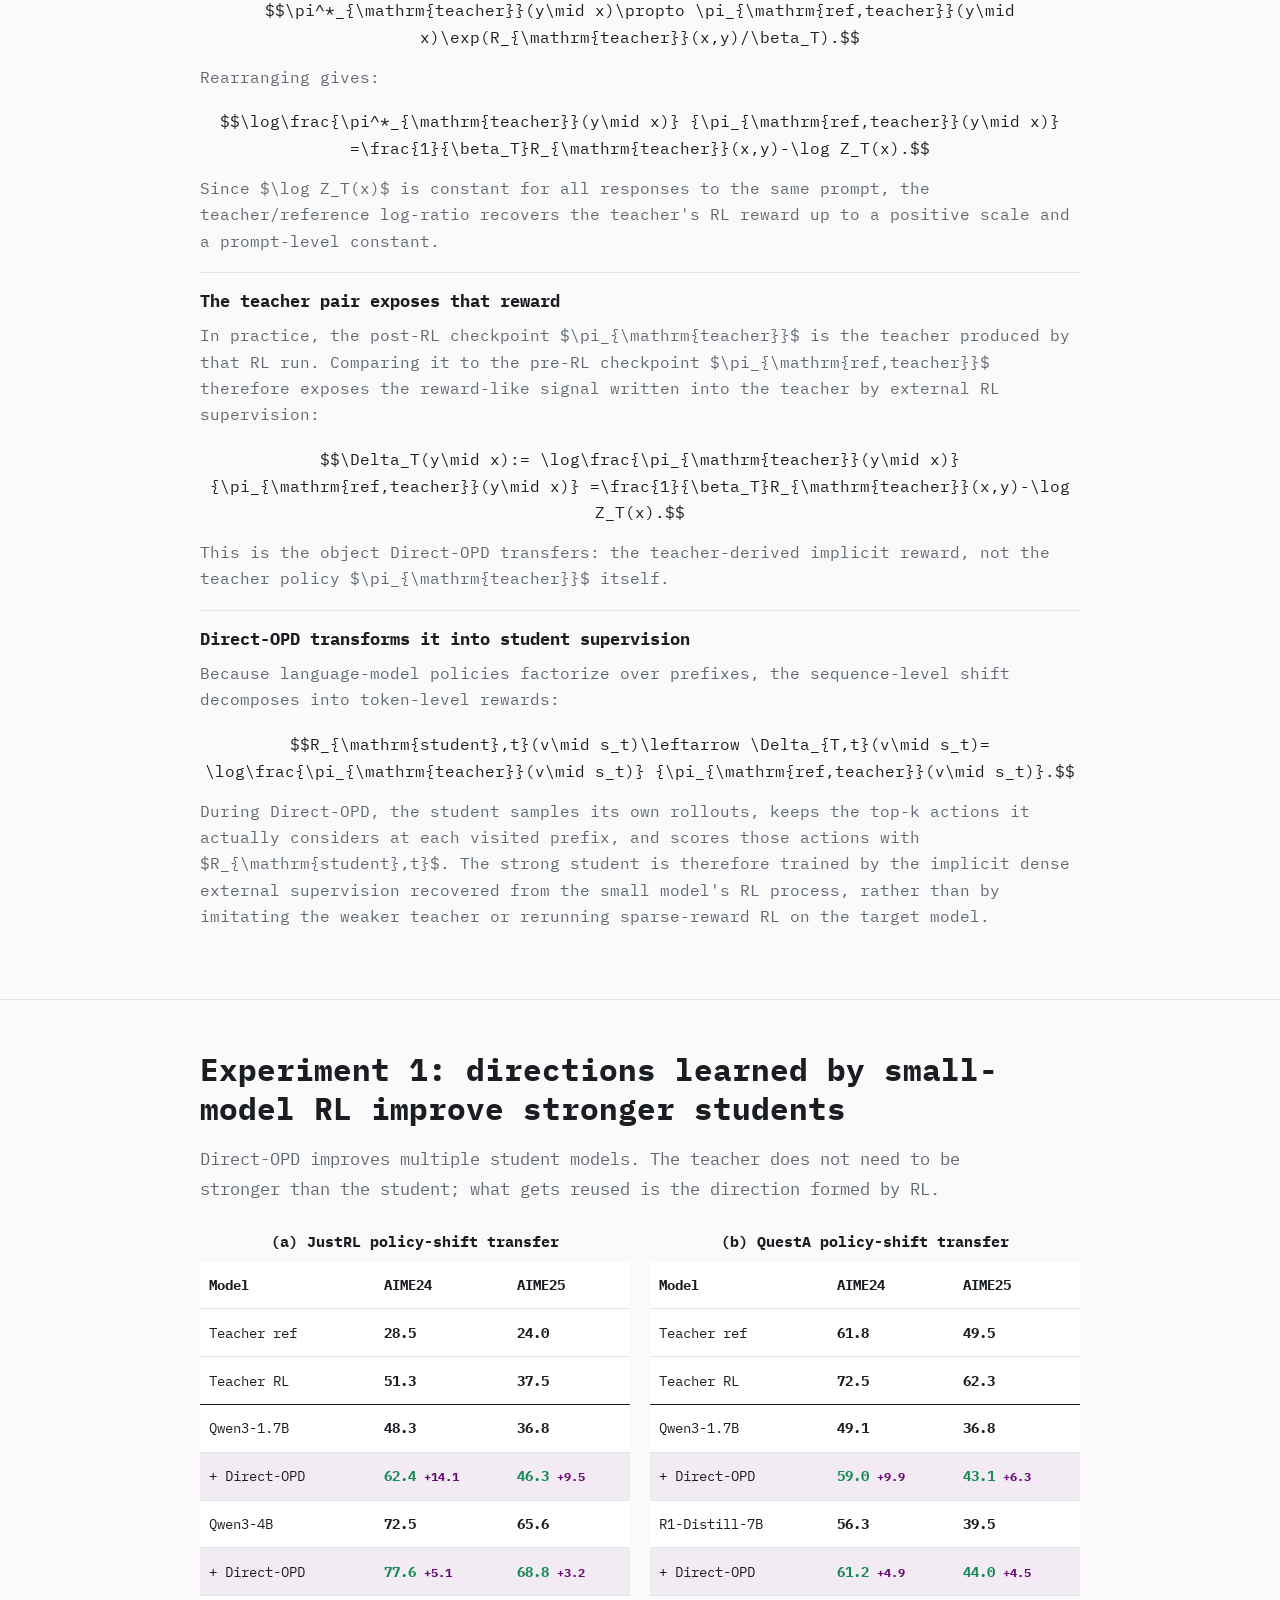
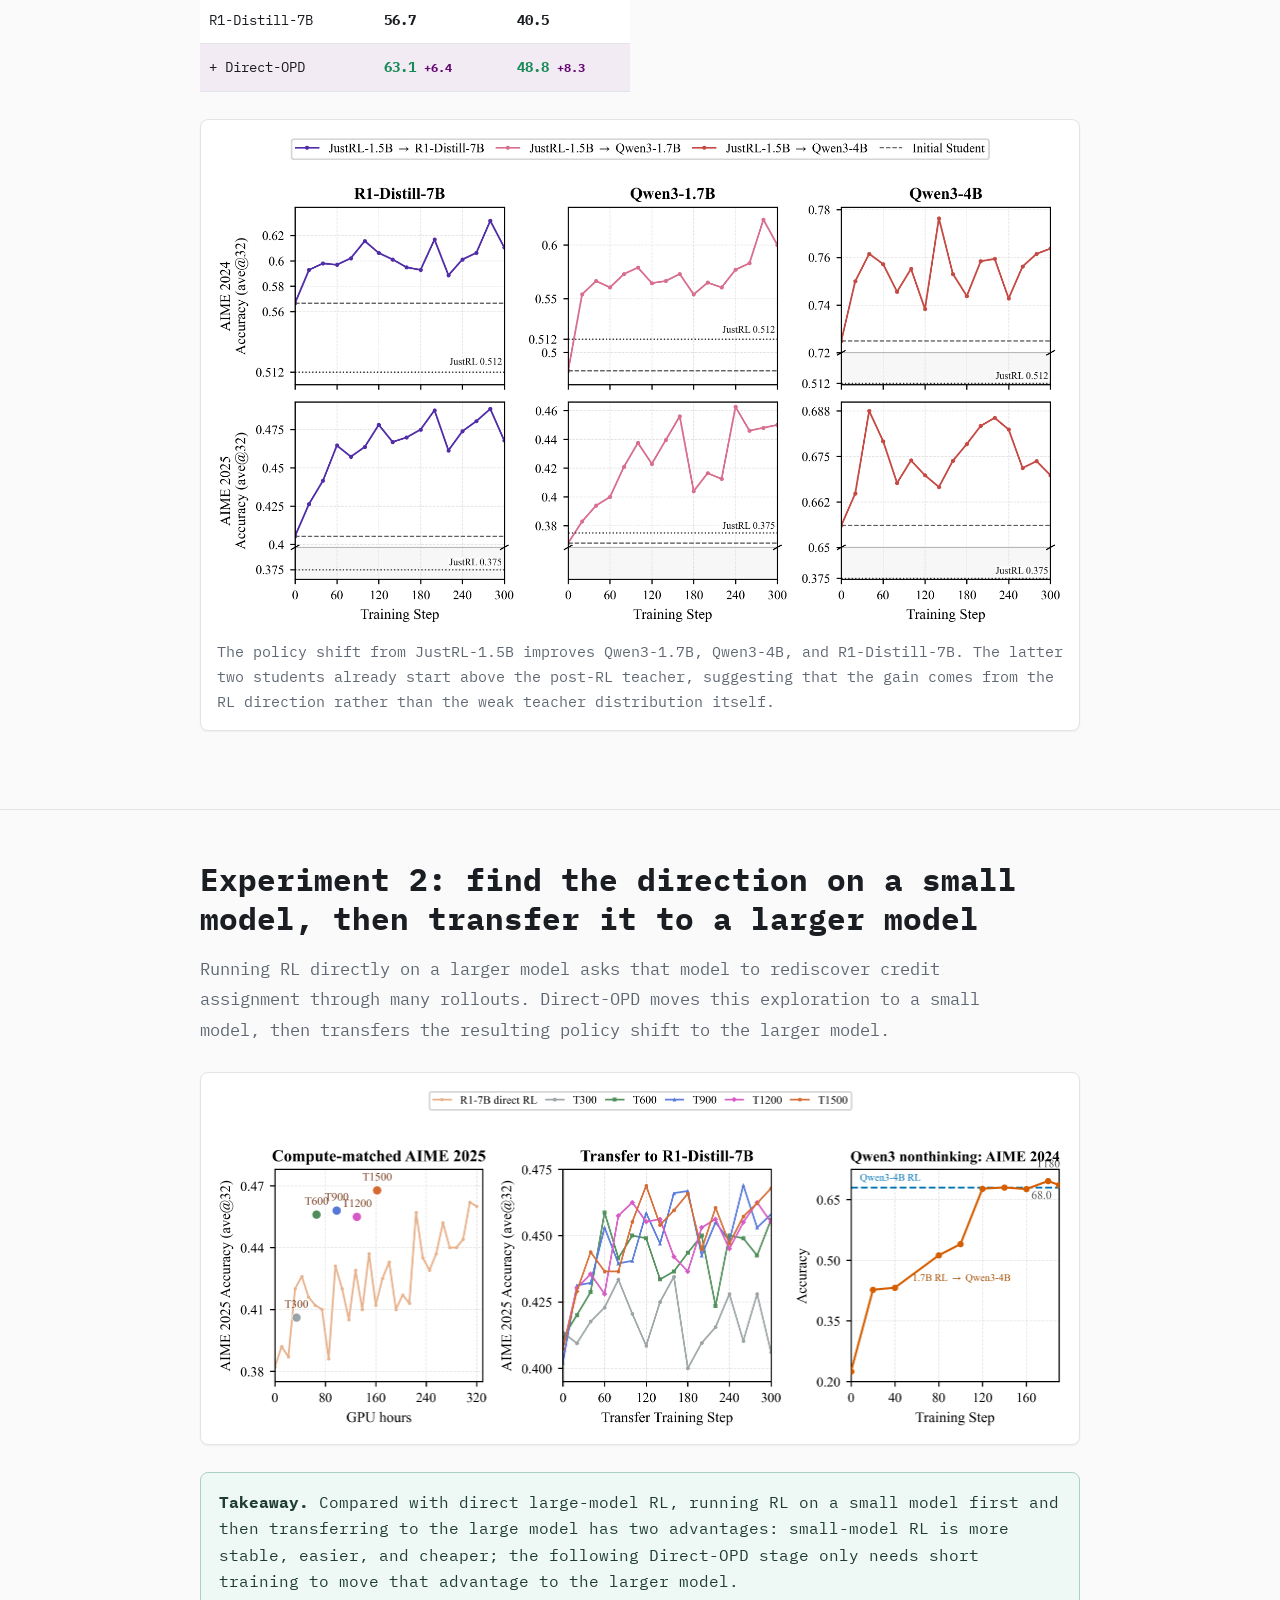
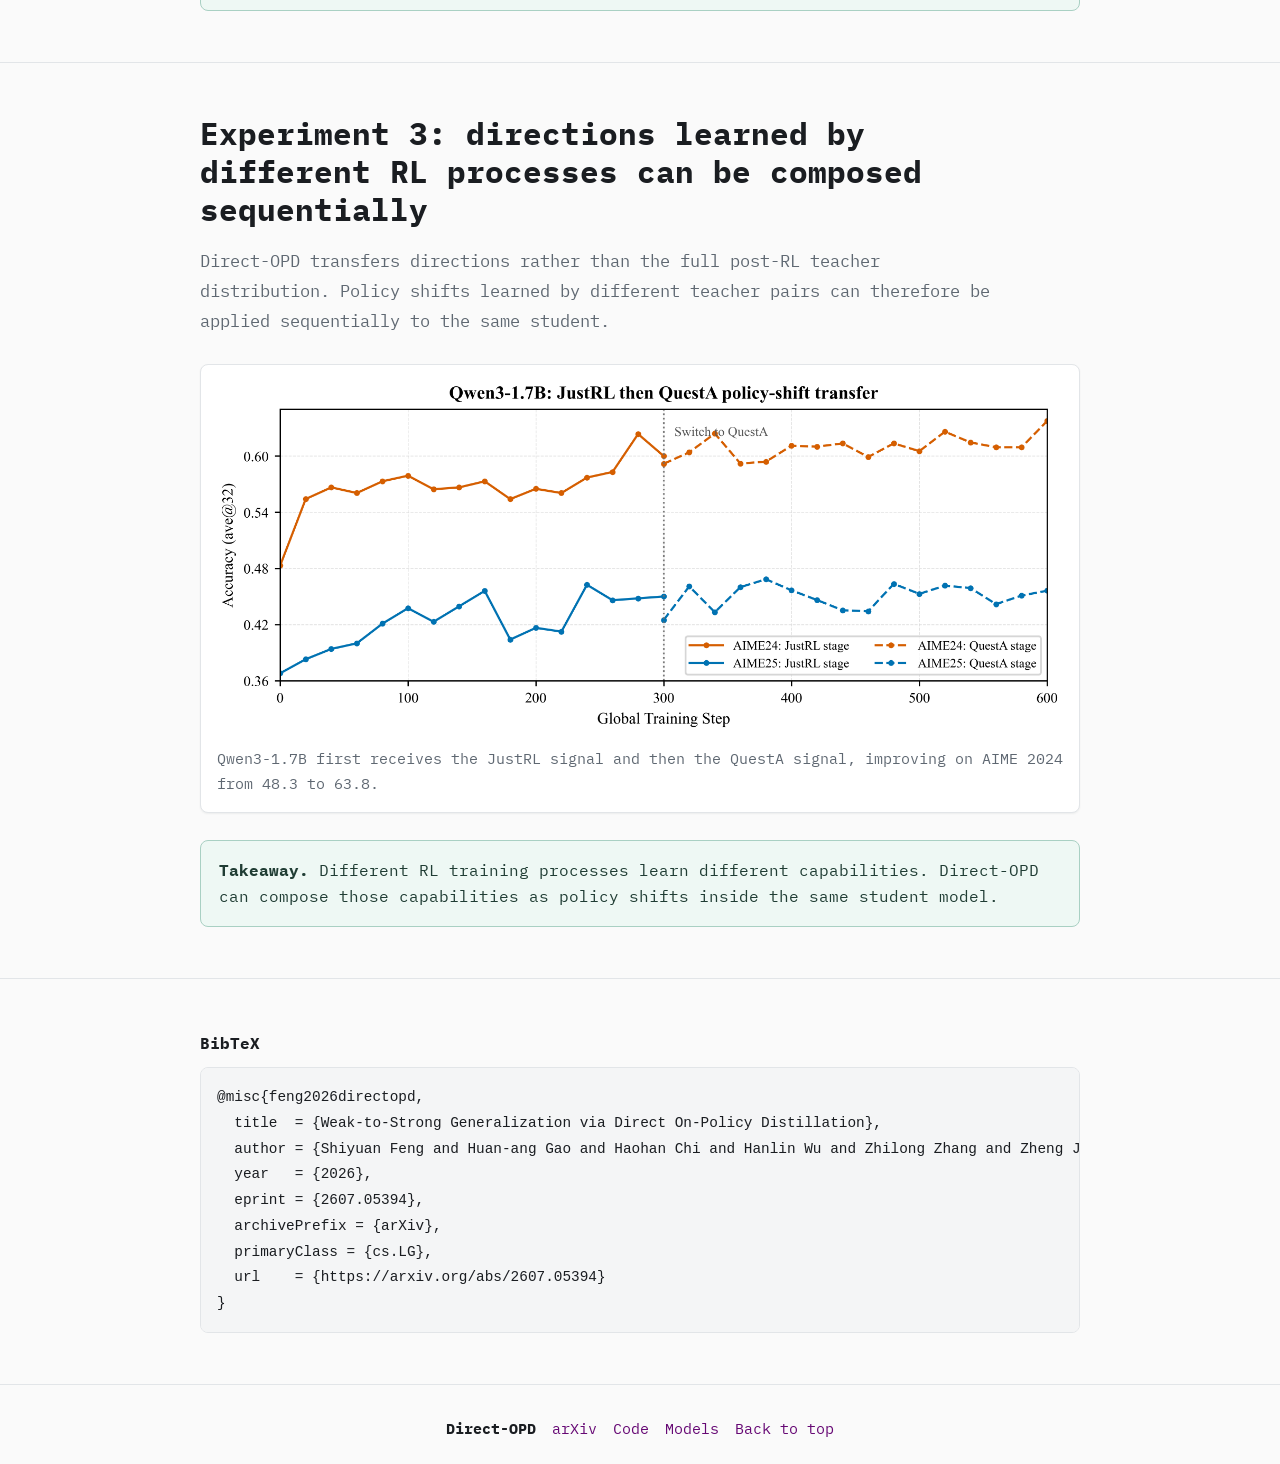
==== commit dcd63c30: "Update website arXiv link" ====
--- a/index.html
+++ b/index.html
@@ -25,6 +25,7 @@
     <meta name="twitter:description" content="A weak-to-strong post-training method that transfers policy shifts learned by small RL teachers to stronger reasoning models." />
     <meta name="twitter:image" content="./assets/intro-opd-vs-direct.png" />
     <meta name="citation_title" content="Weak-to-Strong Generalization via Direct On-Policy Distillation" />
+    <meta name="citation_arxiv_id" content="2607.05394" />
     <meta name="citation_author" content="Feng, Shiyuan" />
     <meta name="citation_author" content="Gao, Huan-ang" />
     <meta name="citation_author" content="Chi, Haohan" />
@@ -44,7 +45,9 @@
         "name": "Weak-to-Strong Generalization via Direct On-Policy Distillation",
         "headline": "Direct-OPD: Weak-to-Strong Generalization via Direct On-Policy Distillation",
         "description": "Direct-OPD transfers the RL-induced policy shift from small RL teachers to stronger student models as dense supervision on the student's own on-policy states.",
-        "datePublished": "2026",
+        "url": "https://arxiv.org/abs/2607.05394",
+        "sameAs": "https://arxiv.org/abs/2607.05394",
+        "datePublished": "2026-07-06",
         "keywords": [
           "Direct-OPD",
           "Direct On-Policy Distillation",
@@ -120,7 +123,7 @@
             </div>
           </div>
           <div class="hero-actions">
-            <a class="button" href="#" aria-label="Arxiv"><img class="brand-icon" src="https://arxiv.org/favicon.ico" alt="" /><em>Arxiv</em></a>
+            <a class="button" href="https://arxiv.org/abs/2607.05394" target="_blank" rel="noreferrer" aria-label="arXiv"><img class="brand-icon" src="https://arxiv.org/favicon.ico" alt="" /><em>arXiv</em></a>
             <a class="button" href="https://github.com/BytedTsinghua-SIA/Direct-OPD" target="_blank" rel="noreferrer" aria-label="GitHub code"><img class="brand-icon" src="https://github.githubassets.com/favicons/favicon.svg" alt="" /><em>Code</em></a>
             <a class="button" href="https://huggingface.co/" target="_blank" rel="noreferrer" aria-label="Hugging Face models"><img class="brand-icon" src="https://huggingface.co/favicon.ico" alt="" /><em>Models</em></a>
           </div>
@@ -362,7 +365,11 @@
             <pre><code>@misc{feng2026directopd,
   title  = {Weak-to-Strong Generalization via Direct On-Policy Distillation},
   author = {Shiyuan Feng and Huan-ang Gao and Haohan Chi and Hanlin Wu and Zhilong Zhang and Zheng Jiang and Bingxiang He and Wei-Ying Ma and Ya-Qin Zhang and Hao Zhou},
-  year   = {2026}
+  year   = {2026},
+  eprint = {2607.05394},
+  archivePrefix = {arXiv},
+  primaryClass = {cs.LG},
+  url    = {https://arxiv.org/abs/2607.05394}
 }</code></pre>
           </div>
         </div>
@@ -372,7 +379,7 @@
     <footer>
       <div class="container footer-inner">
         <span>Direct-OPD</span>
-        <a href="#">Arxiv</a>
+        <a href="https://arxiv.org/abs/2607.05394" target="_blank" rel="noreferrer">arXiv</a>
         <a href="https://github.com/BytedTsinghua-SIA/Direct-OPD" target="_blank" rel="noreferrer">Code</a>
         <a href="https://huggingface.co/" target="_blank" rel="noreferrer">Models</a>
         <a href="#hero">Back to top</a>
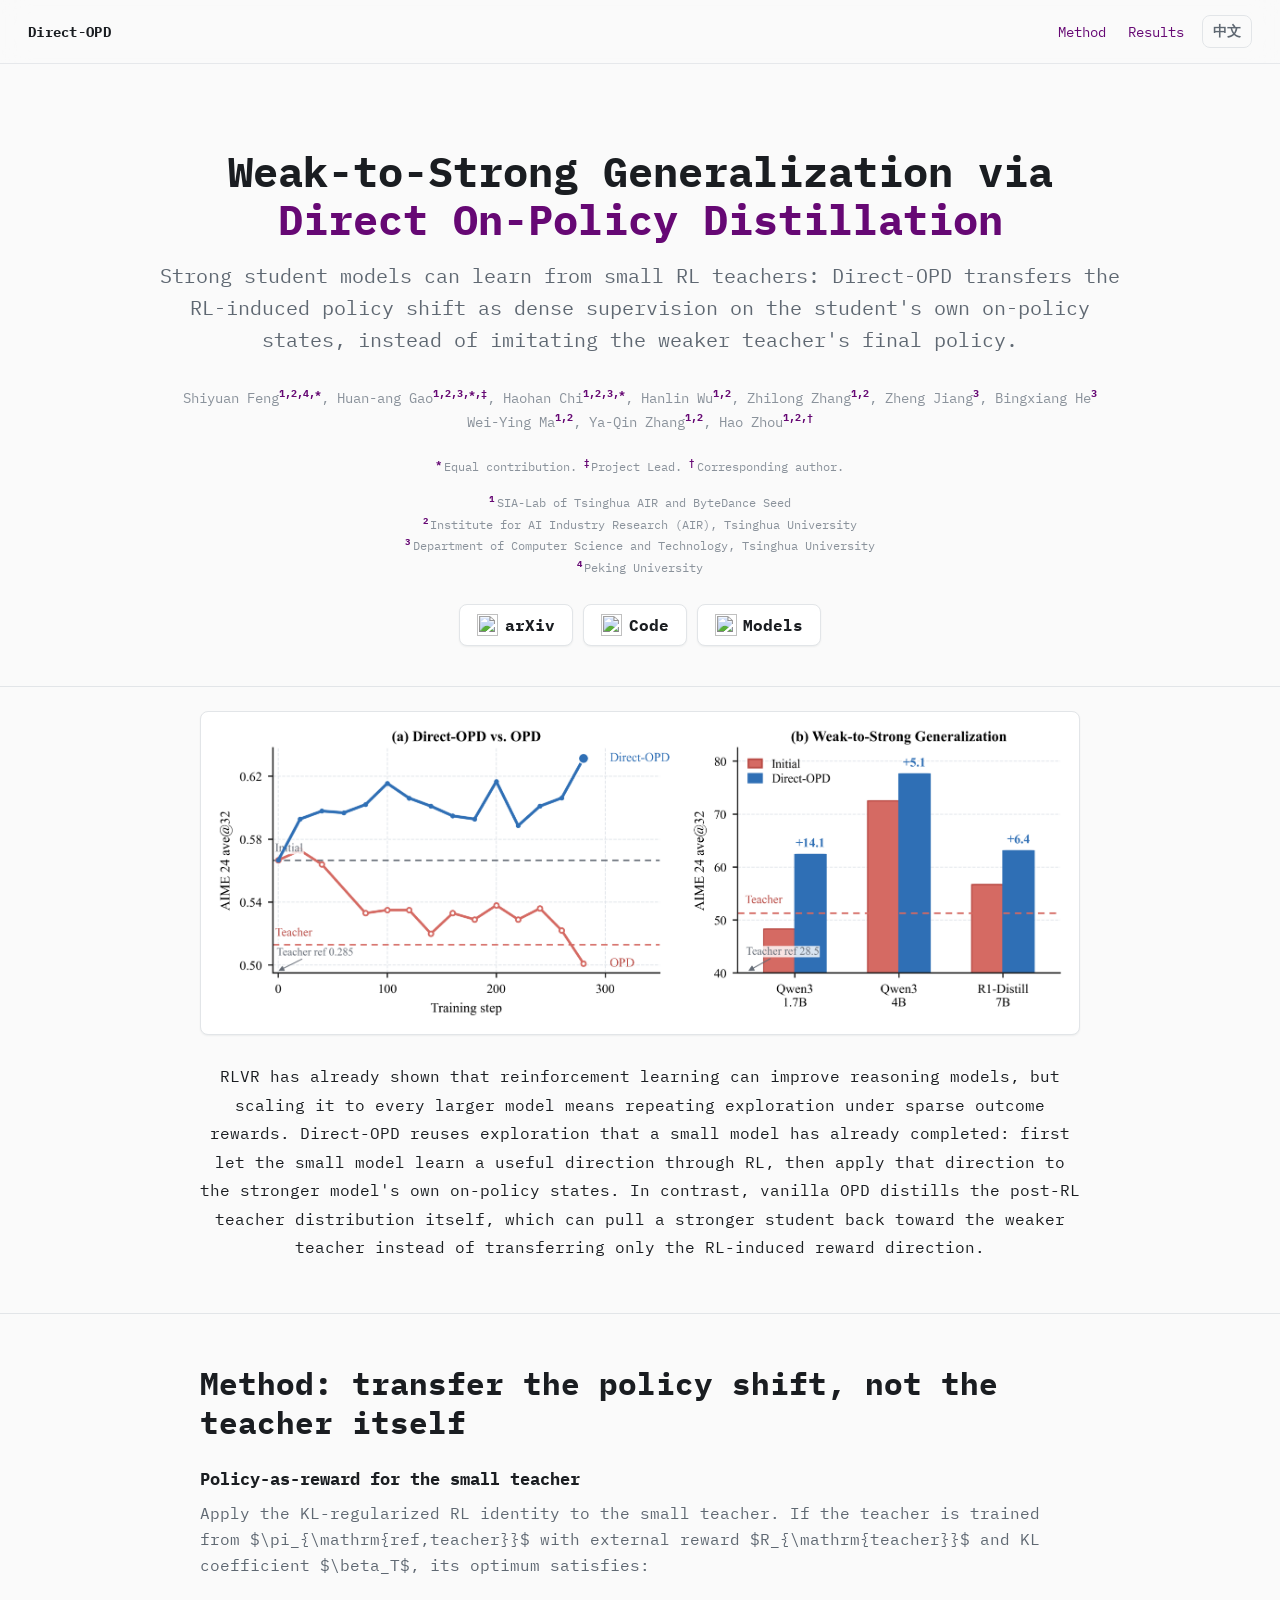
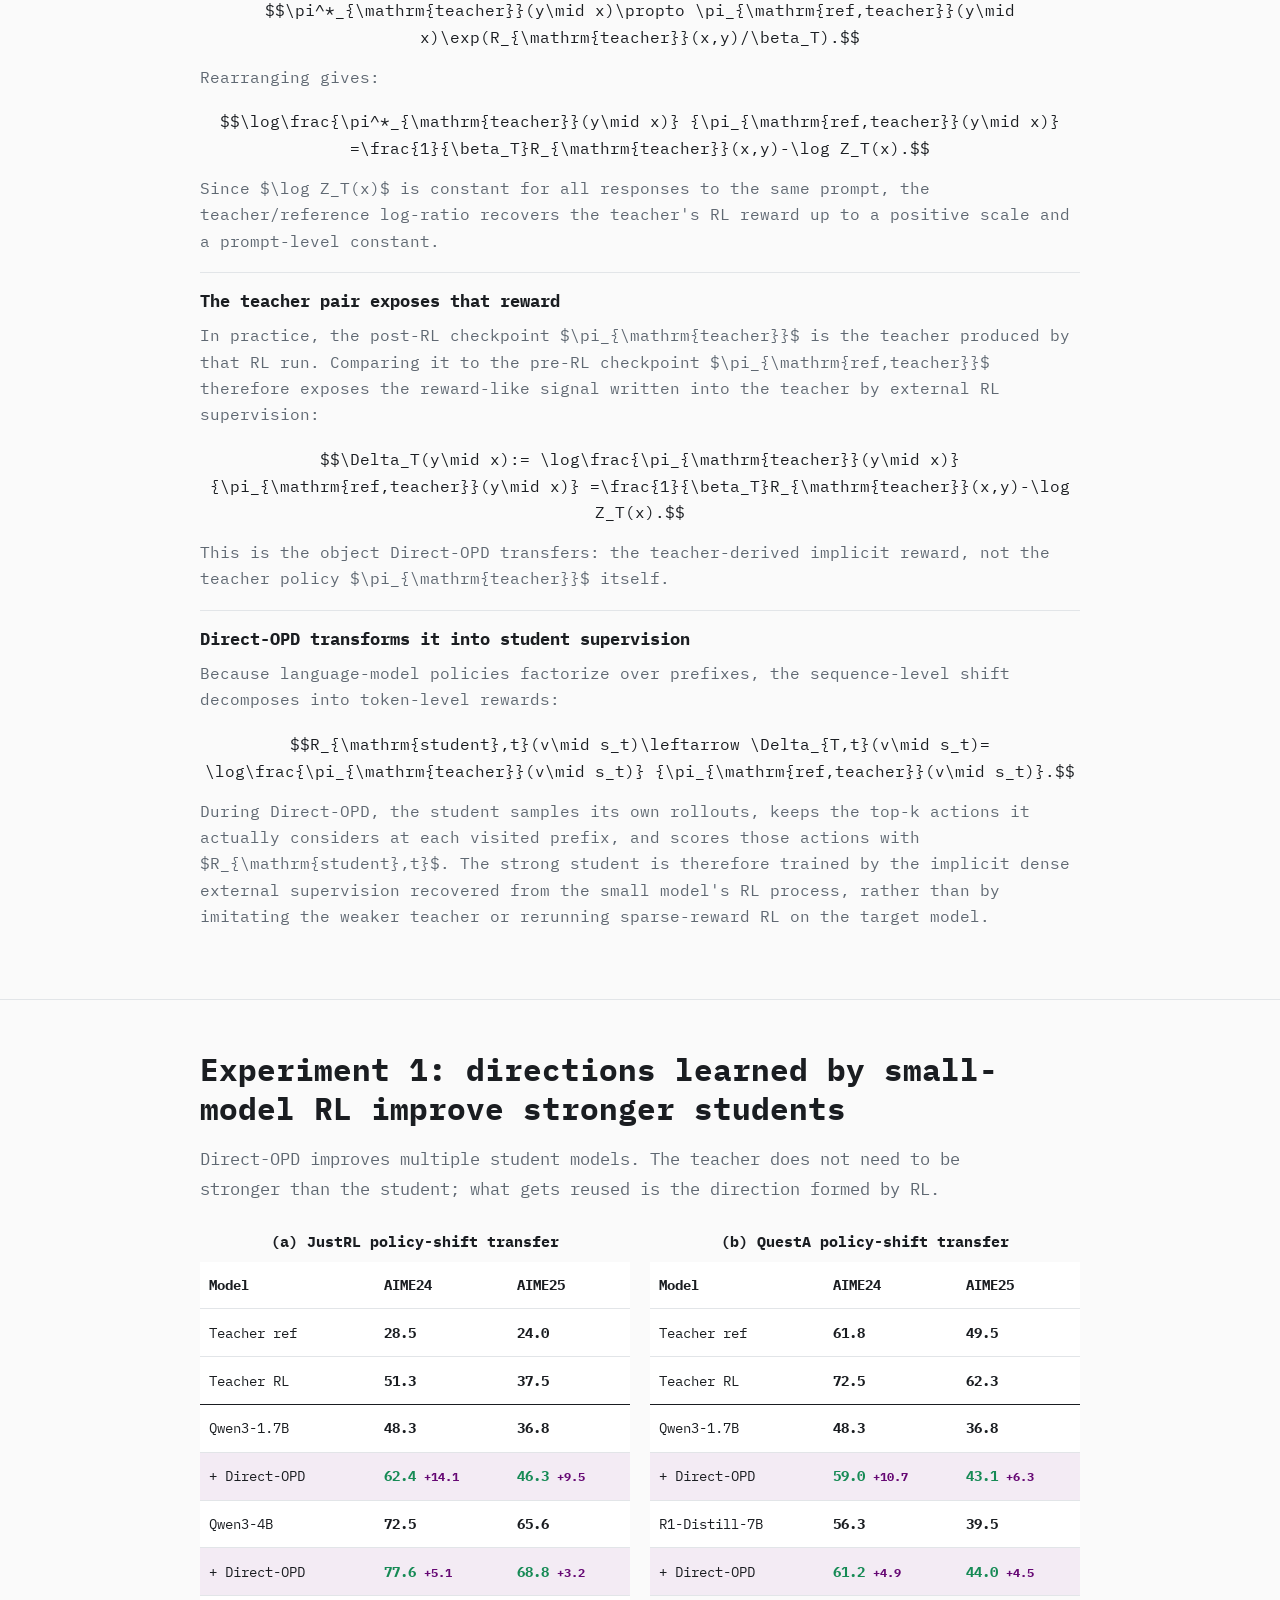
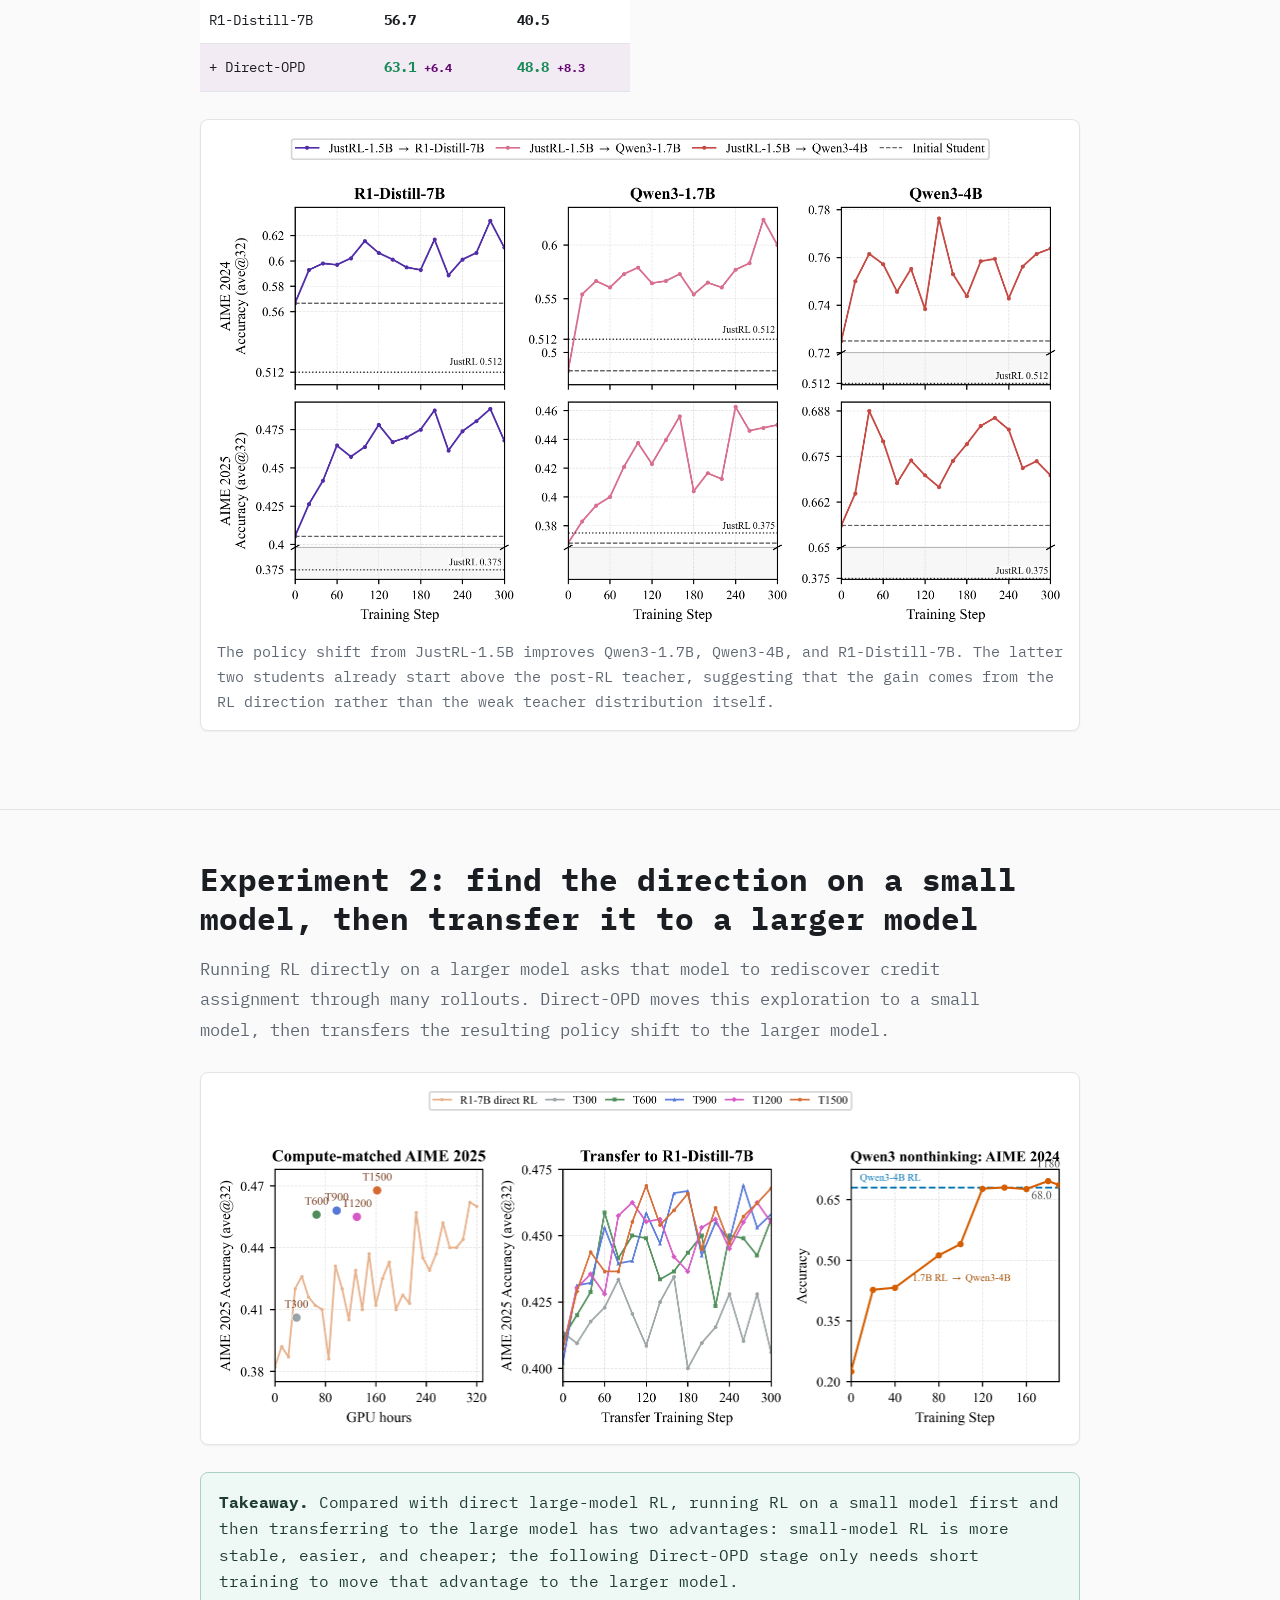
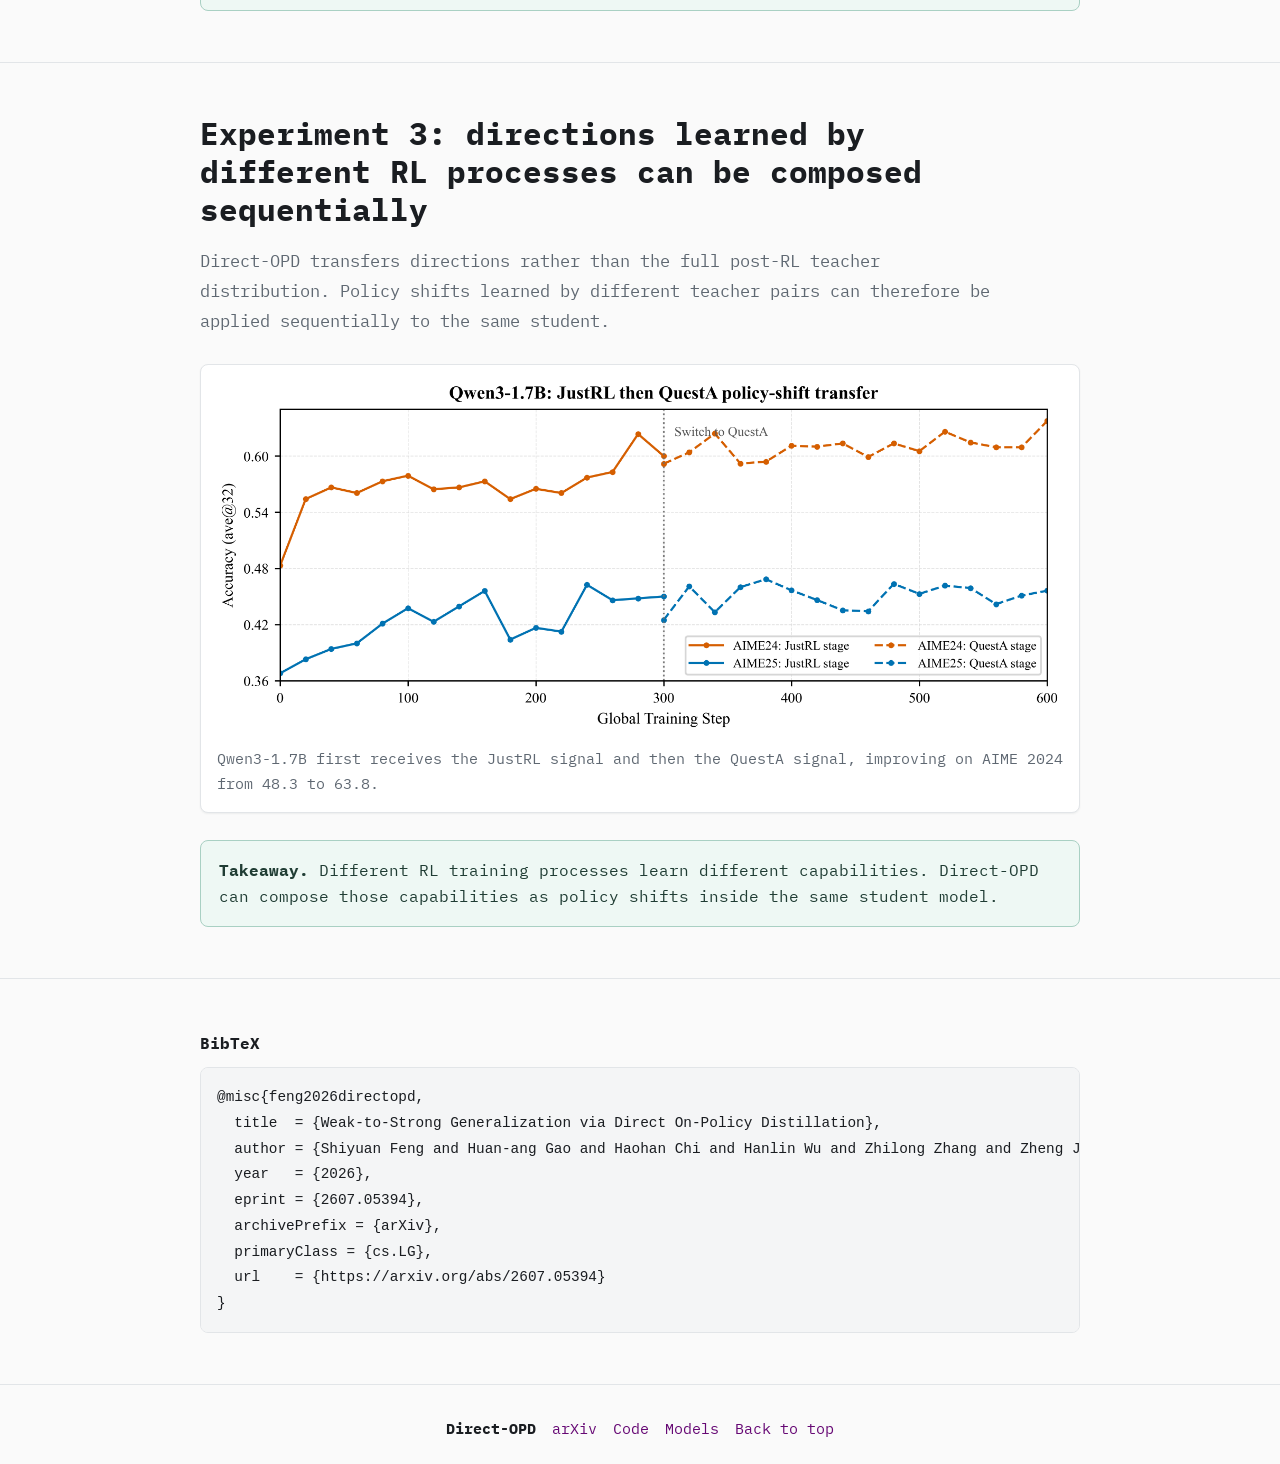
==== commit 51661170: "Fix QuestA Qwen3 baseline" ====
--- a/index.html
+++ b/index.html
@@ -113,7 +113,6 @@
             <span class="author-line">Wei-Ying Ma<sup>1,2</sup>, Ya-Qin Zhang<sup>1,2</sup>, Hao Zhou<sup>1,2,†</sup></span>
           </p>
           <div class="affiliations">
-            <!-- Previous experimental affiliation layouts are intentionally kept out of display. -->
             <p class="author-notes"><sup>*</sup>Equal contribution. <sup>‡</sup>Project Lead. <sup>†</sup>Corresponding author.</p>
             <div class="affiliation-list">
               <p><sup>1</sup>SIA-Lab of Tsinghua AIR and ByteDance Seed</p>
@@ -125,7 +124,7 @@
           <div class="hero-actions">
             <a class="button" href="https://arxiv.org/abs/2607.05394" target="_blank" rel="noreferrer" aria-label="arXiv"><img class="brand-icon" src="https://arxiv.org/favicon.ico" alt="" /><em>arXiv</em></a>
             <a class="button" href="https://github.com/BytedTsinghua-SIA/Direct-OPD" target="_blank" rel="noreferrer" aria-label="GitHub code"><img class="brand-icon" src="https://github.githubassets.com/favicons/favicon.svg" alt="" /><em>Code</em></a>
-            <a class="button" href="https://huggingface.co/" target="_blank" rel="noreferrer" aria-label="Hugging Face models"><img class="brand-icon" src="https://huggingface.co/favicon.ico" alt="" /><em>Models</em></a>
+            <a class="button" href="https://huggingface.co/collections/BytedTsinghua-SIA/direct-opd" target="_blank" rel="noreferrer" aria-label="Hugging Face models"><img class="brand-icon" src="https://huggingface.co/favicon.ico" alt="" /><em>Models</em></a>
           </div>
         </div>
       </section>
@@ -293,12 +292,12 @@
                   </tr>
                   <tr>
                     <td>Qwen3-1.7B</td>
-                    <td>49.1</td>
+                    <td>48.3</td>
                     <td>36.8</td>
                   </tr>
                   <tr class="dopd-row">
                     <td>+ Direct-OPD</td>
-                    <td><strong>59.0</strong> <span class="gain">+9.9</span></td>
+                    <td><strong>59.0</strong> <span class="gain">+10.7</span></td>
                     <td><strong>43.1</strong> <span class="gain">+6.3</span></td>
                   </tr>
                   <tr>
@@ -381,7 +380,7 @@
         <span>Direct-OPD</span>
         <a href="https://arxiv.org/abs/2607.05394" target="_blank" rel="noreferrer">arXiv</a>
         <a href="https://github.com/BytedTsinghua-SIA/Direct-OPD" target="_blank" rel="noreferrer">Code</a>
-        <a href="https://huggingface.co/" target="_blank" rel="noreferrer">Models</a>
+        <a href="https://huggingface.co/collections/BytedTsinghua-SIA/direct-opd" target="_blank" rel="noreferrer">Models</a>
         <a href="#hero">Back to top</a>
       </div>
     </footer>
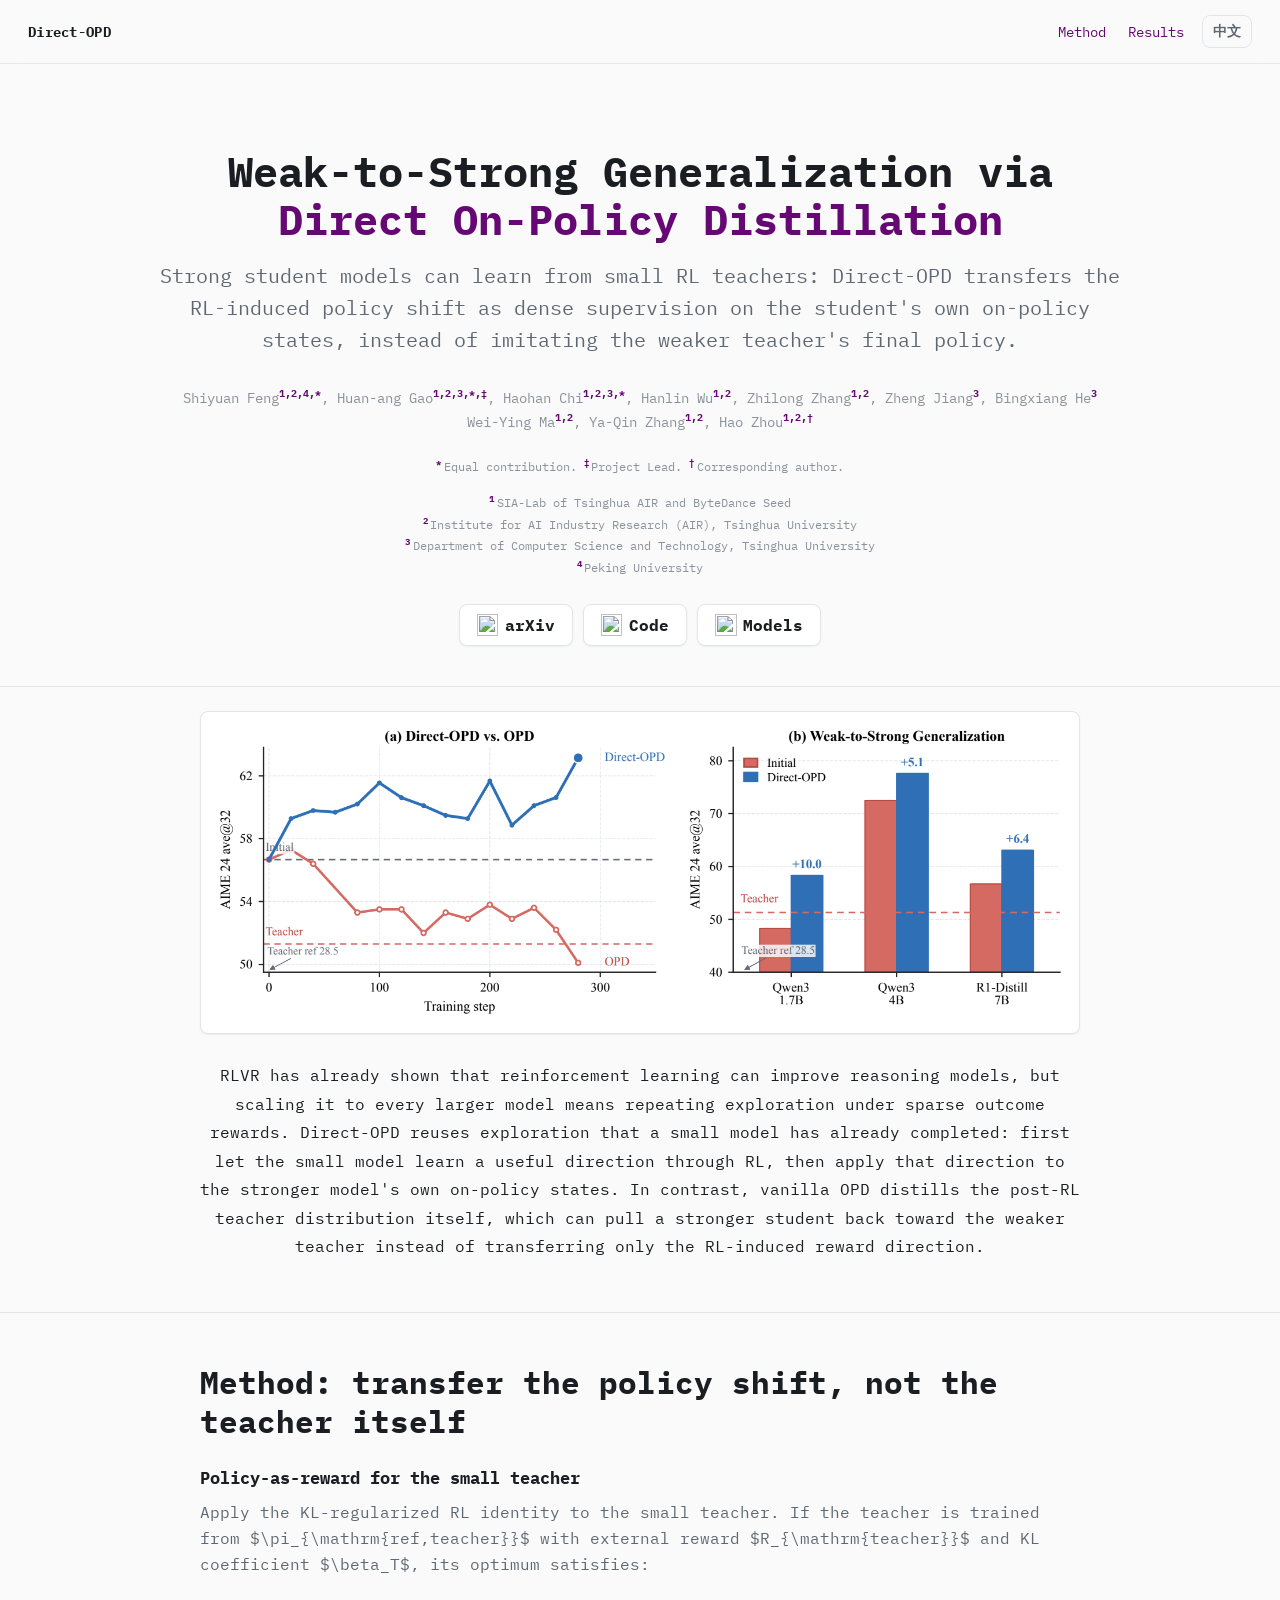
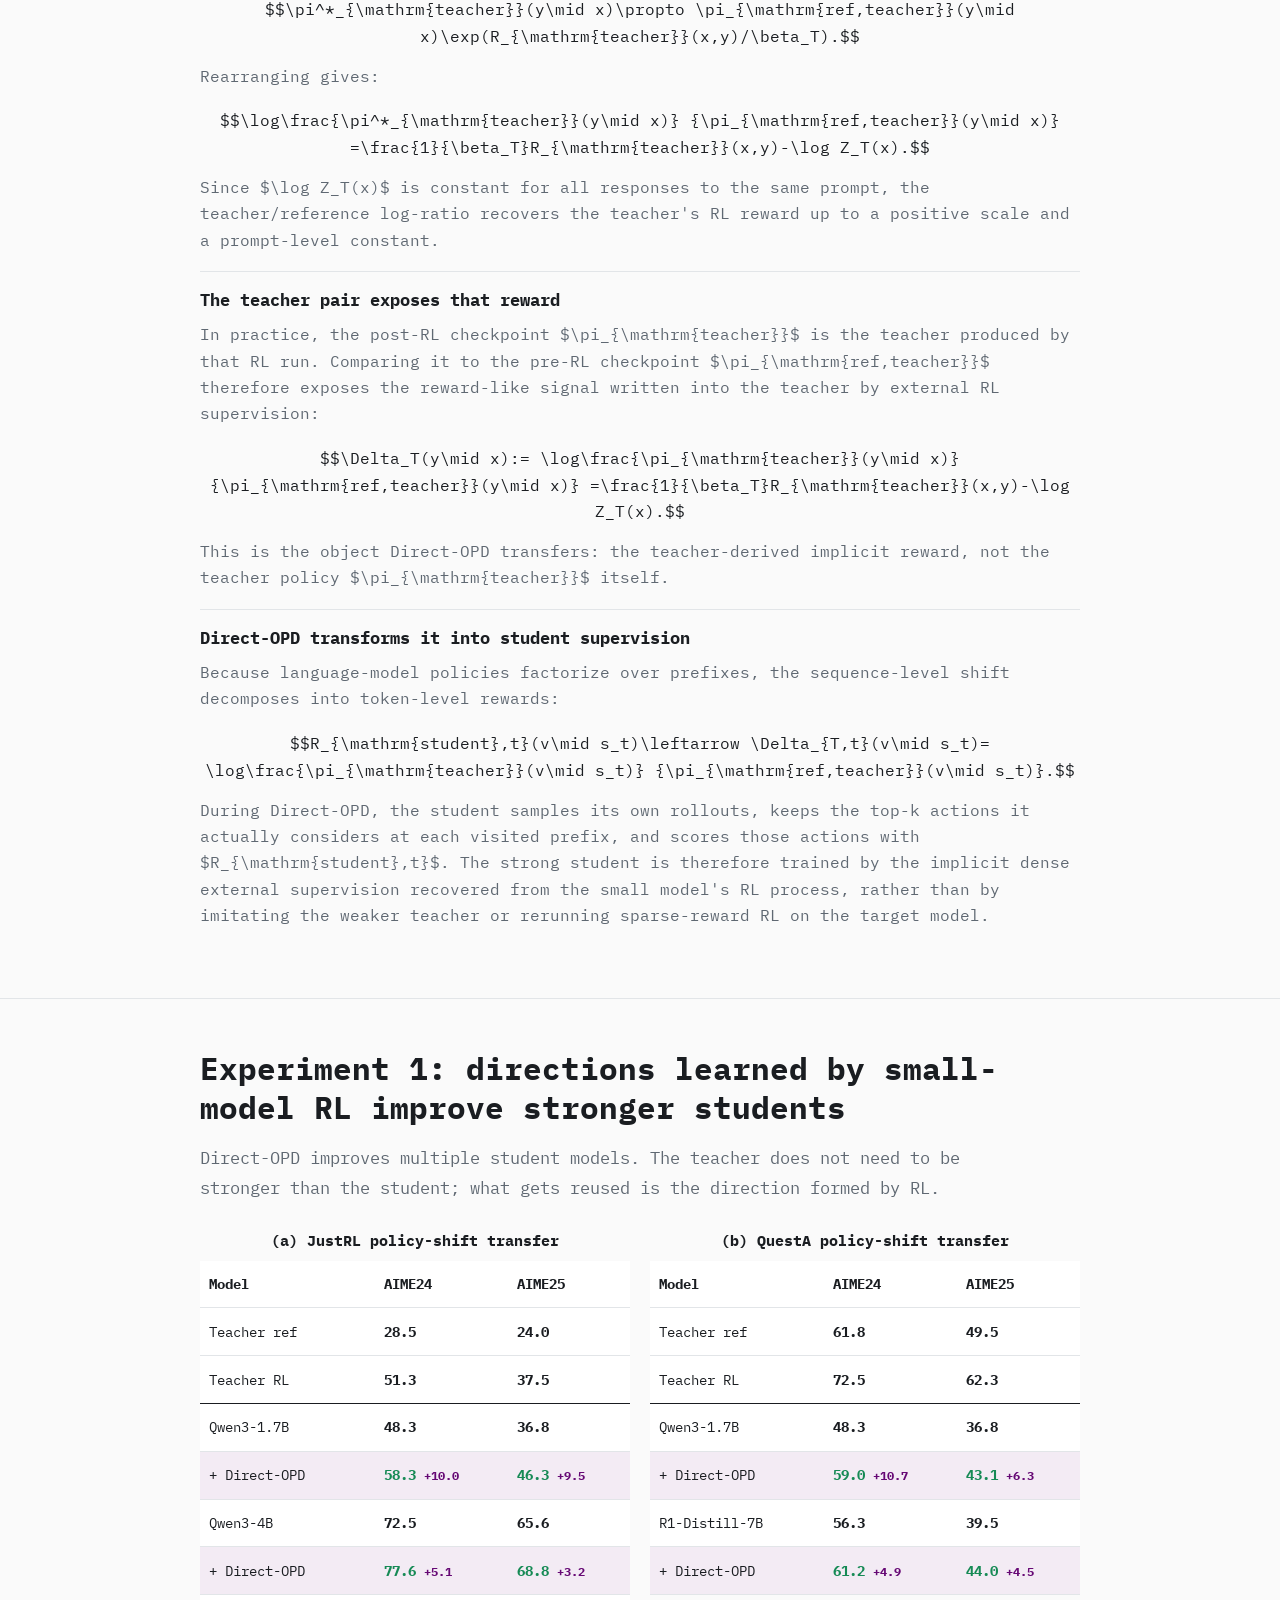
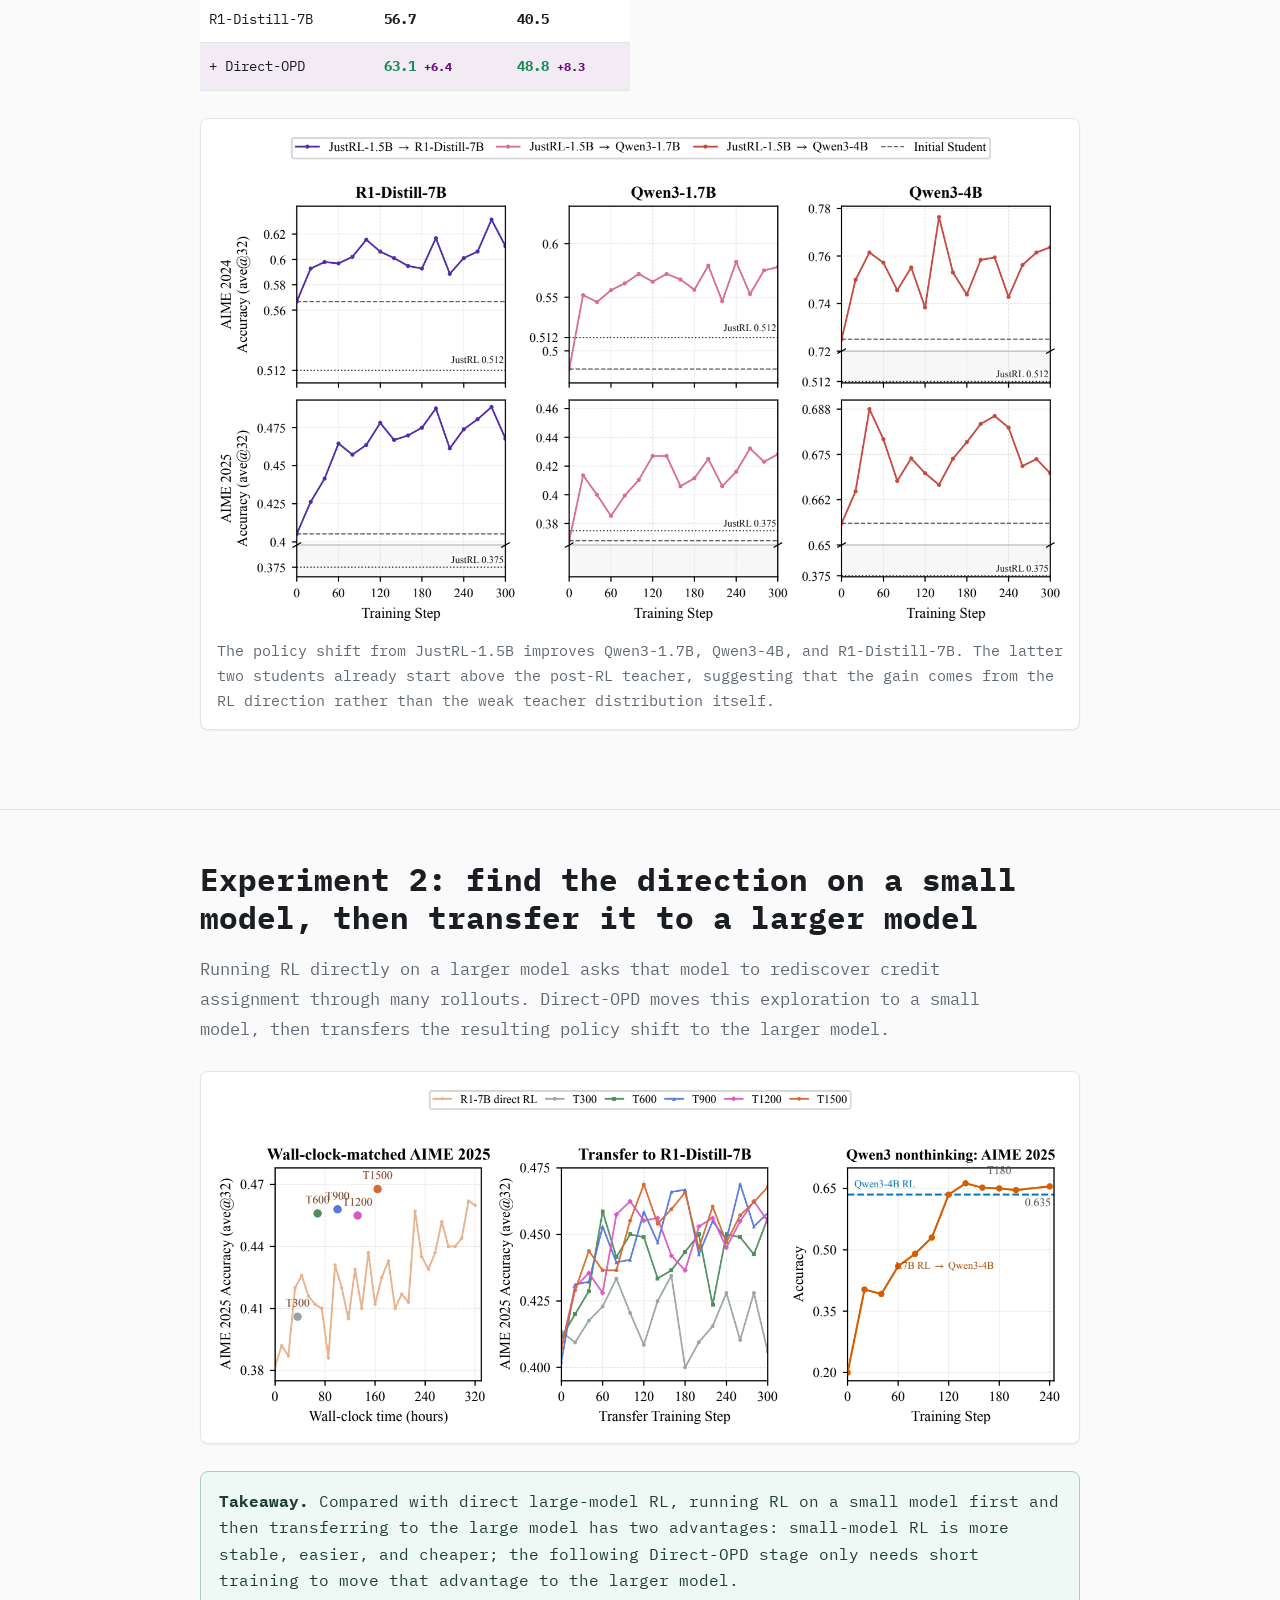
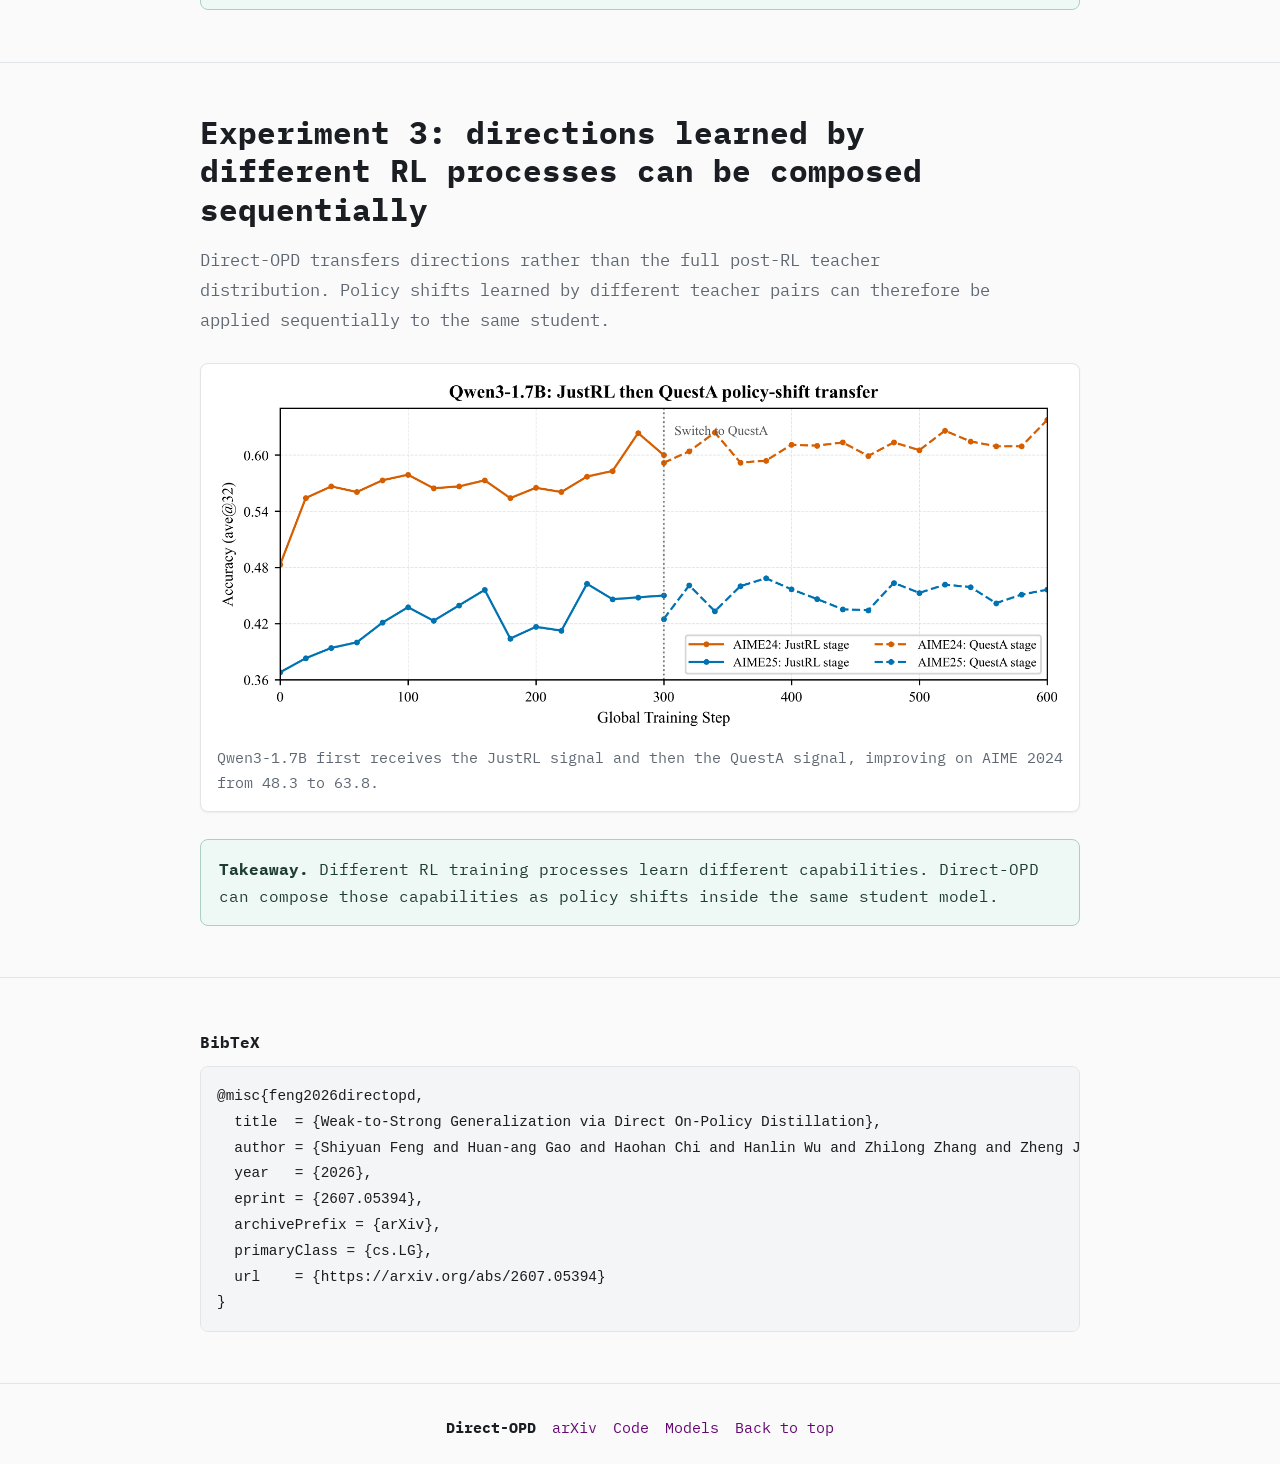
==== commit 161b3b99: "Update website figures and transfer results" ====
--- a/index.html
+++ b/index.html
@@ -243,7 +243,7 @@
                   </tr>
                   <tr class="dopd-row">
                     <td>+ Direct-OPD</td>
-                    <td><strong>62.4</strong> <span class="gain">+14.1</span></td>
+                    <td><strong>58.3</strong> <span class="gain">+10.0</span></td>
                     <td><strong>46.3</strong> <span class="gain">+9.5</span></td>
                   </tr>
                   <tr>
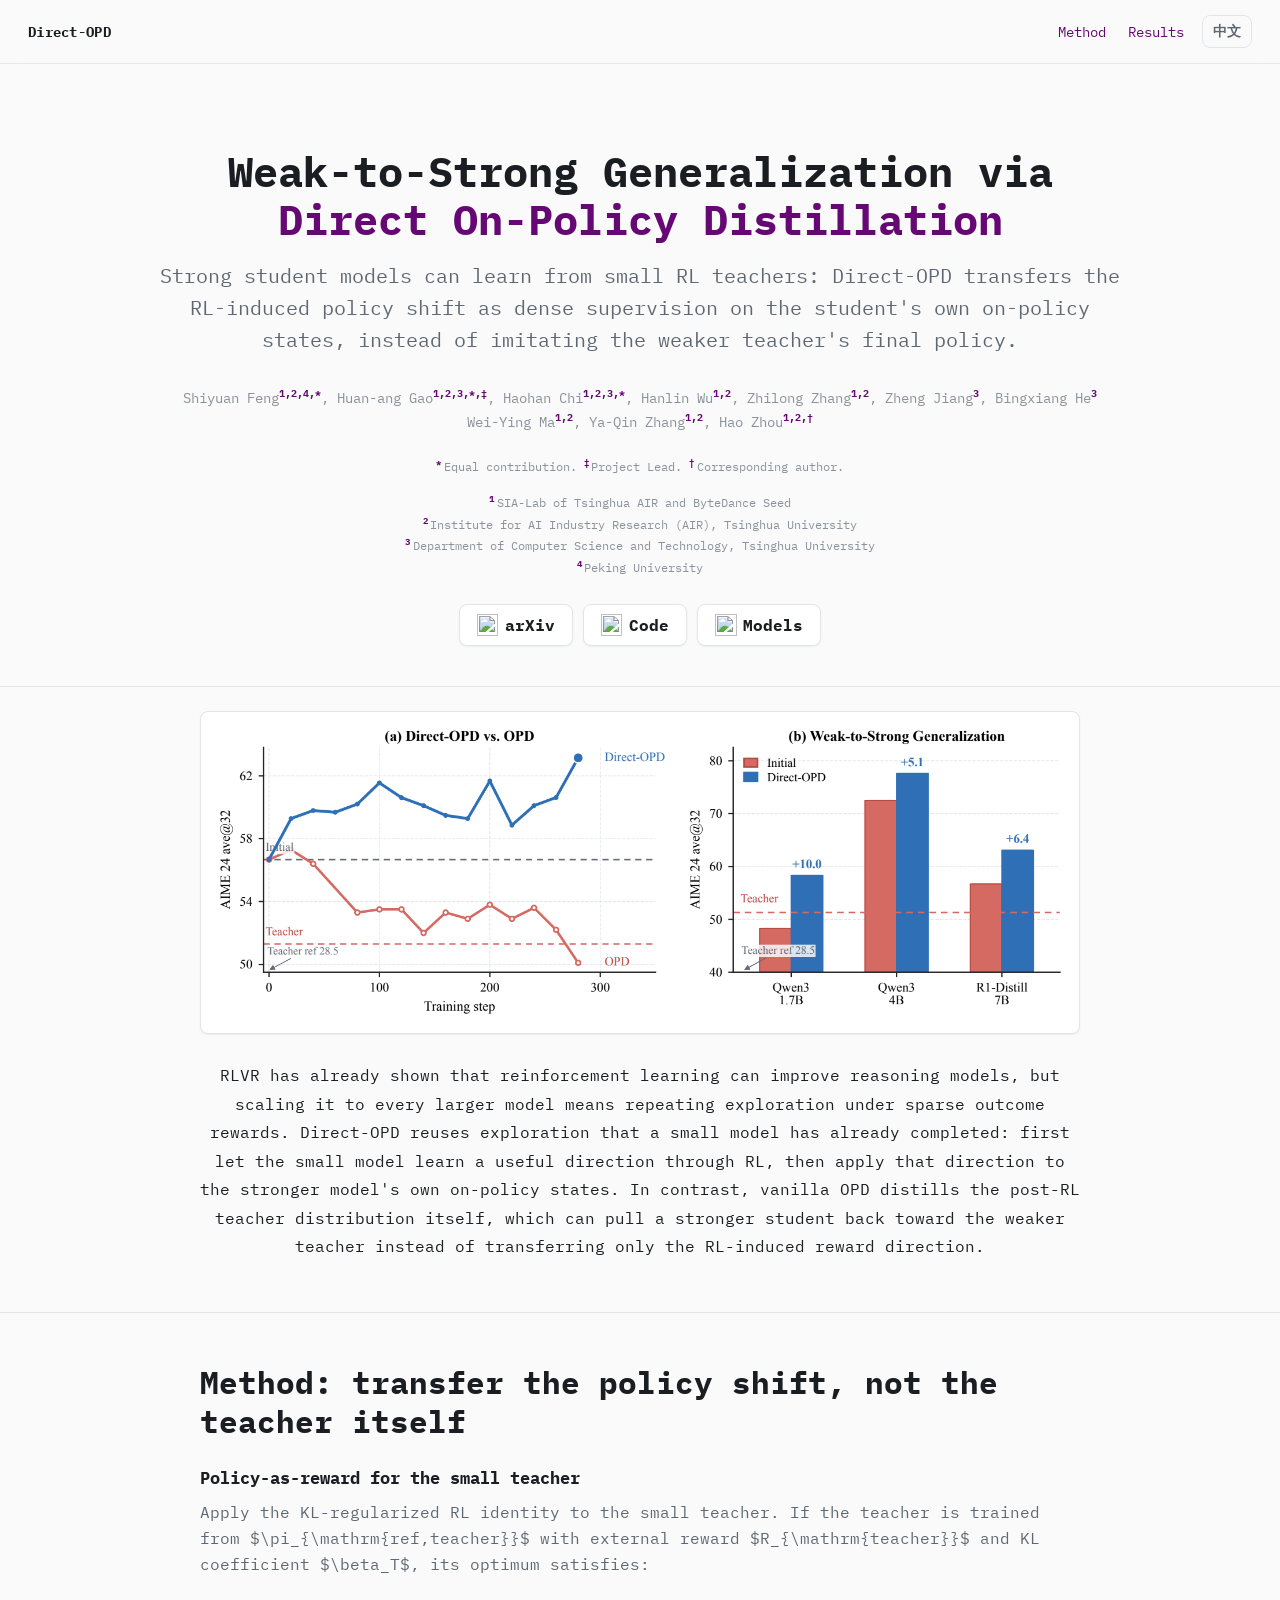
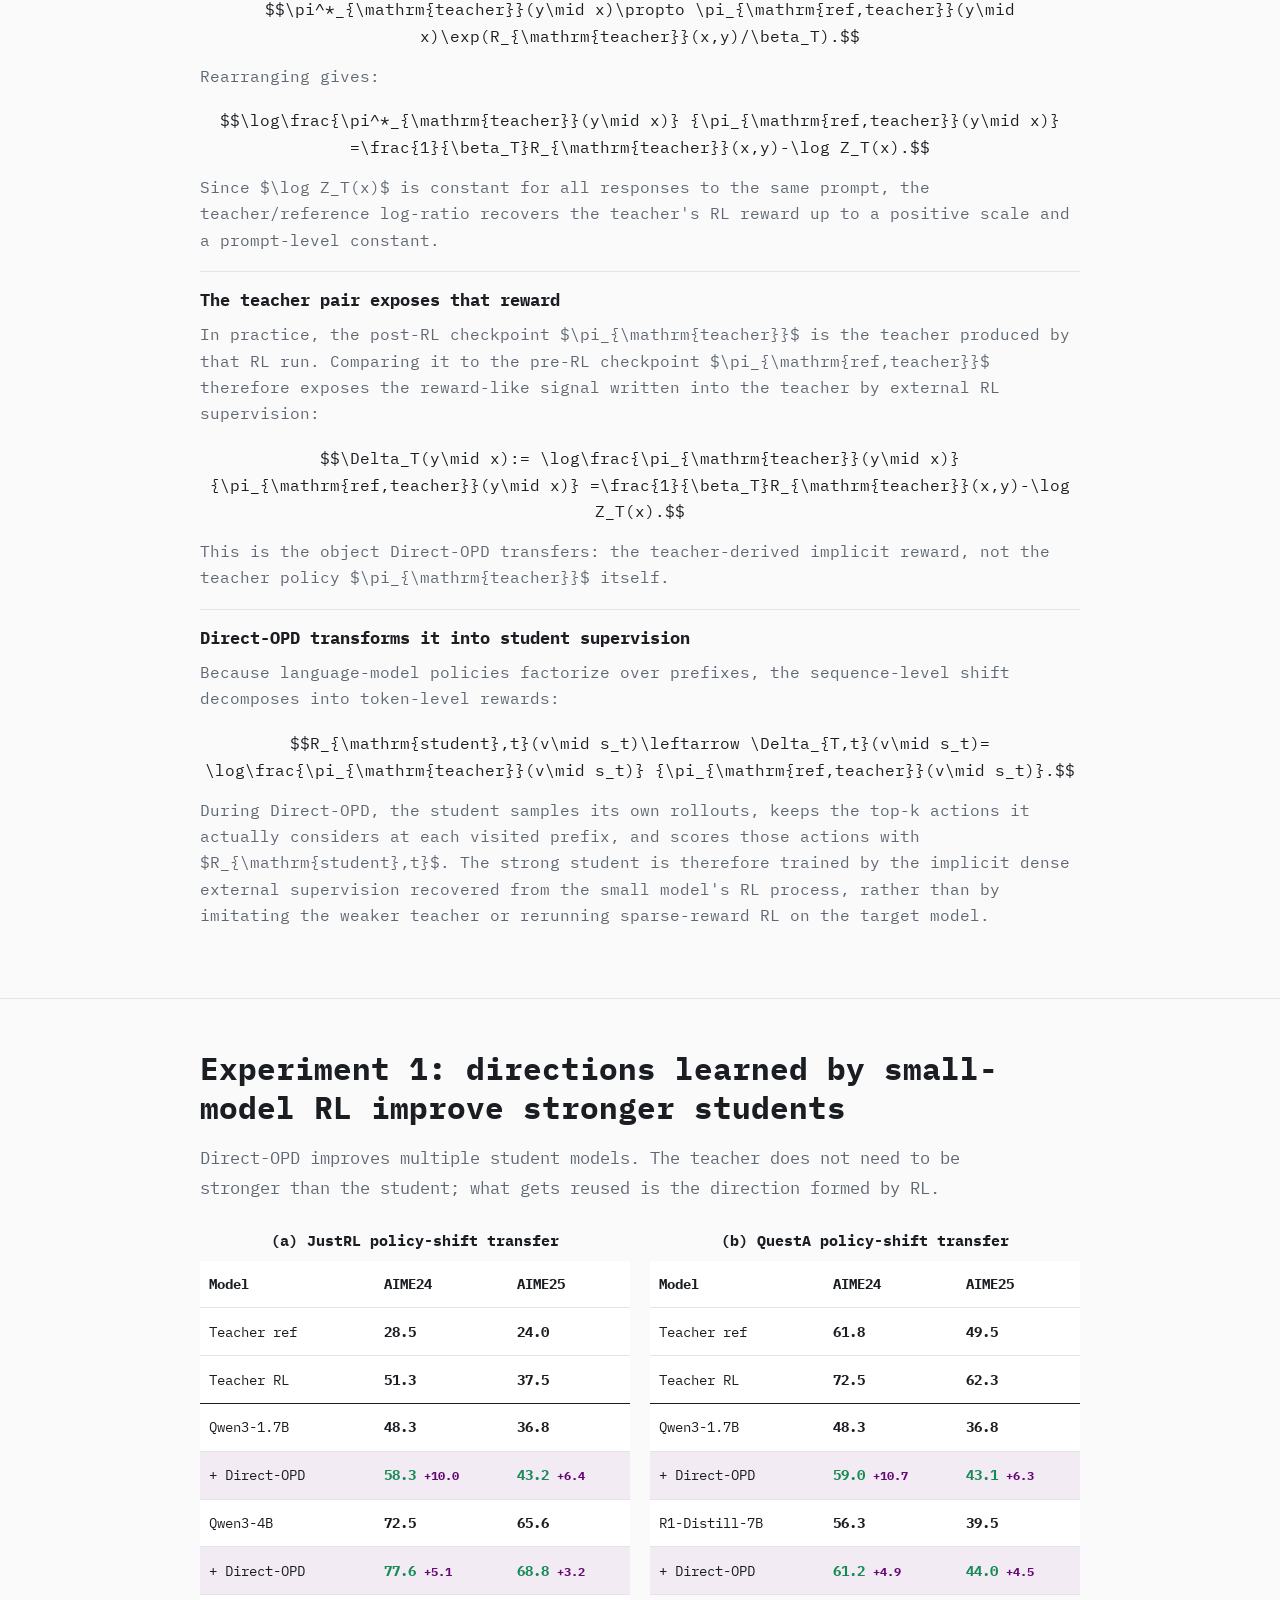
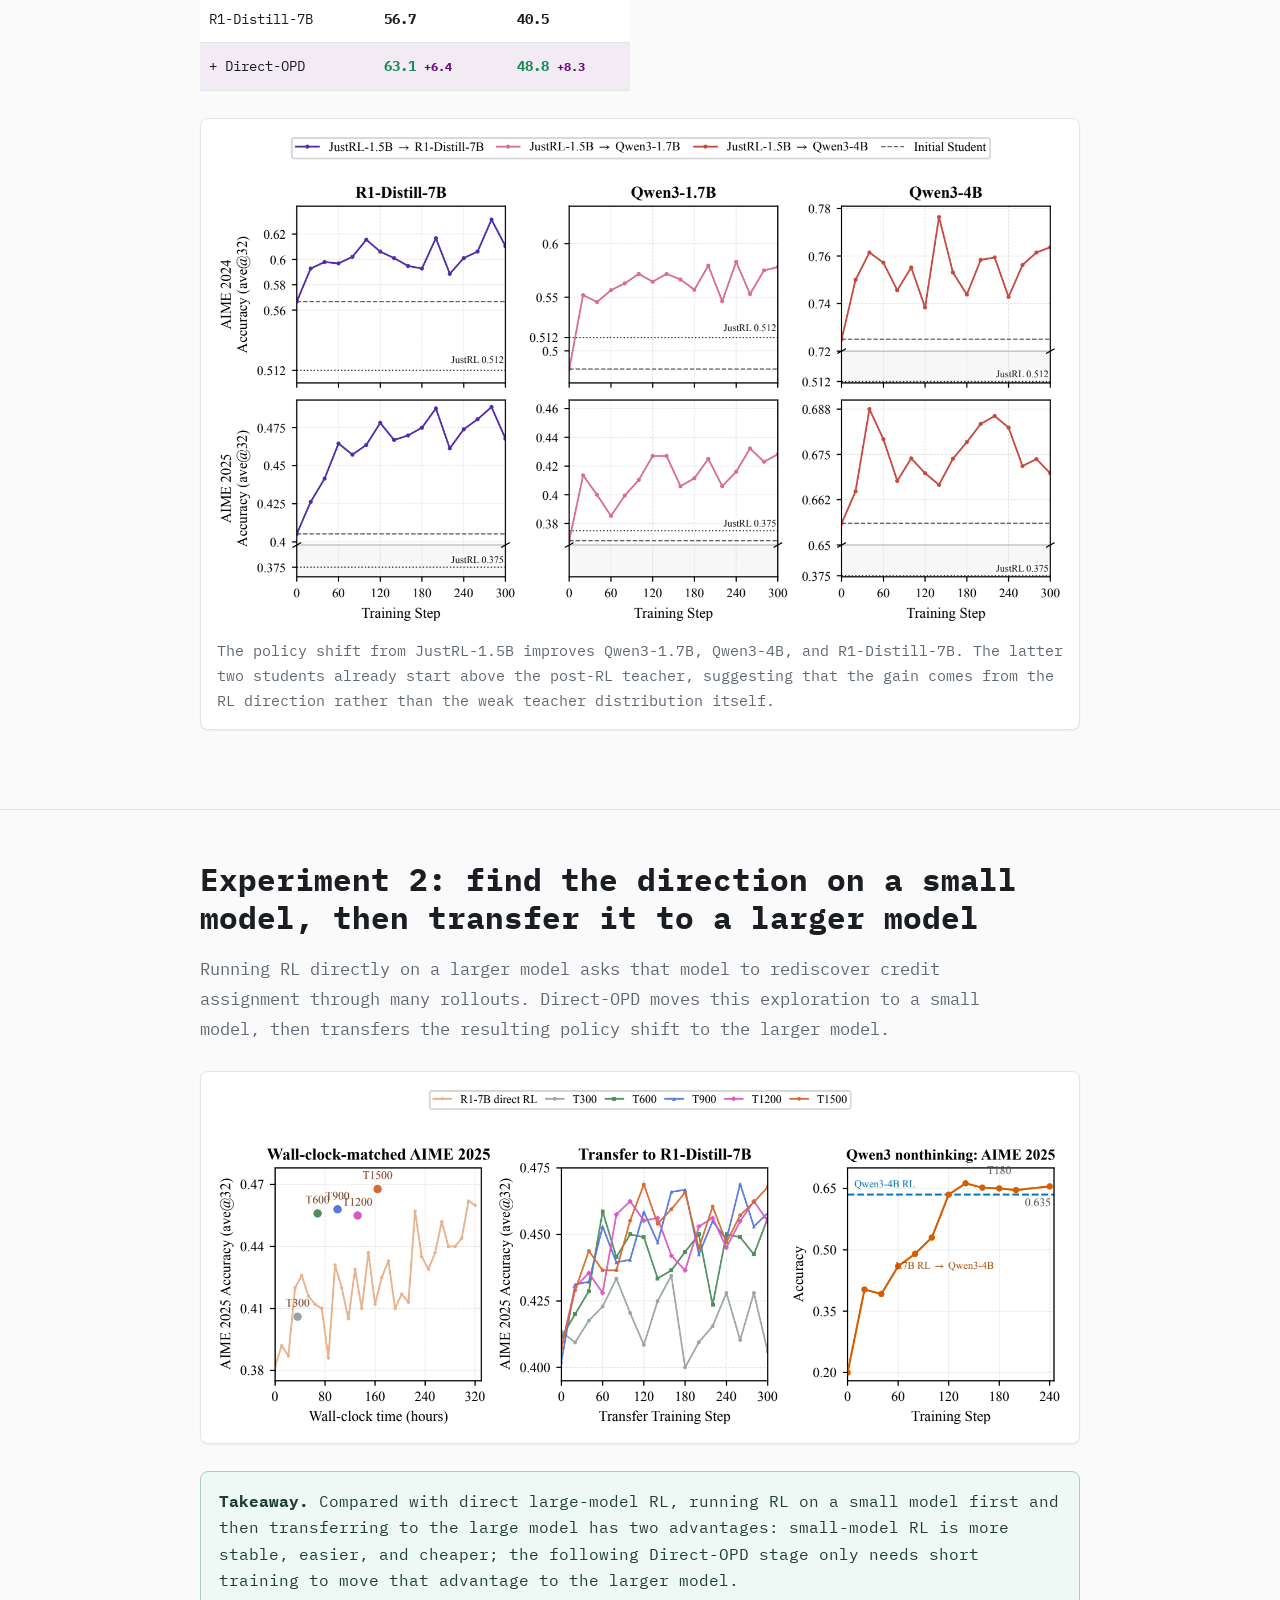
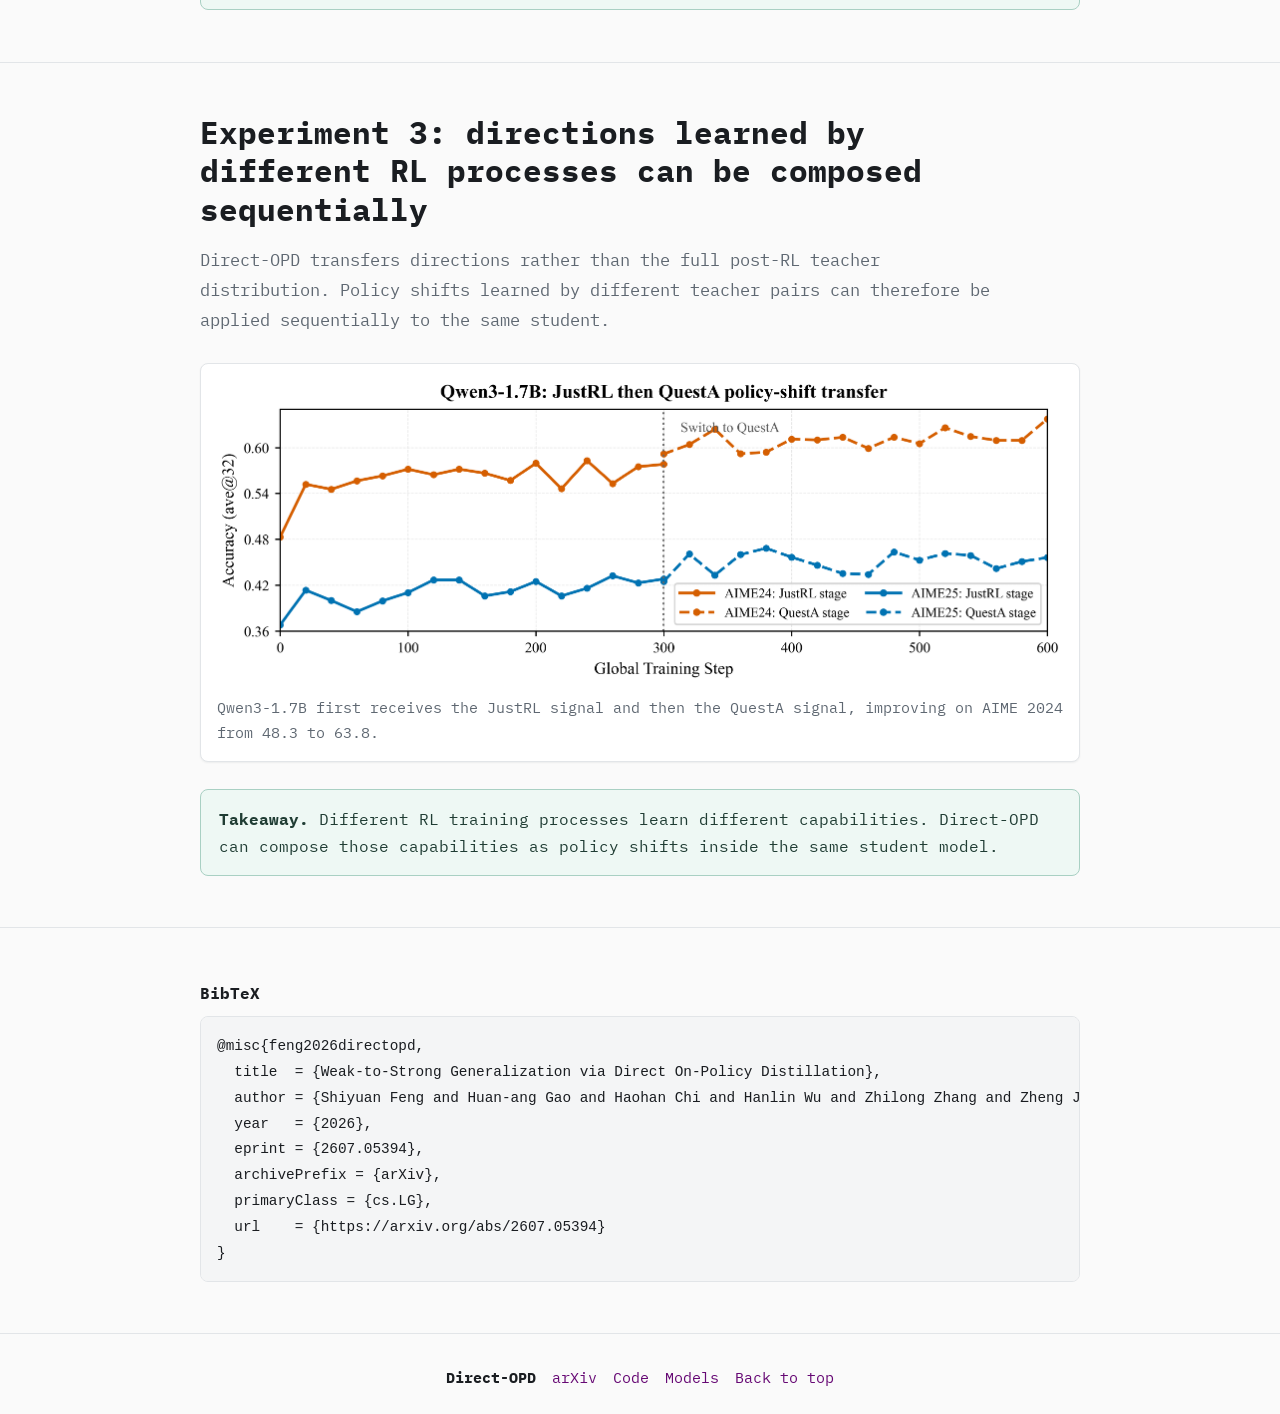
==== commit d386f410: "fix 25" ====
--- a/index.html
+++ b/index.html
@@ -244,7 +244,7 @@
                   <tr class="dopd-row">
                     <td>+ Direct-OPD</td>
                     <td><strong>58.3</strong> <span class="gain">+10.0</span></td>
-                    <td><strong>46.3</strong> <span class="gain">+9.5</span></td>
+                    <td><strong>43.2</strong> <span class="gain">+6.4</span></td>
                   </tr>
                   <tr>
                     <td>Qwen3-4B</td>
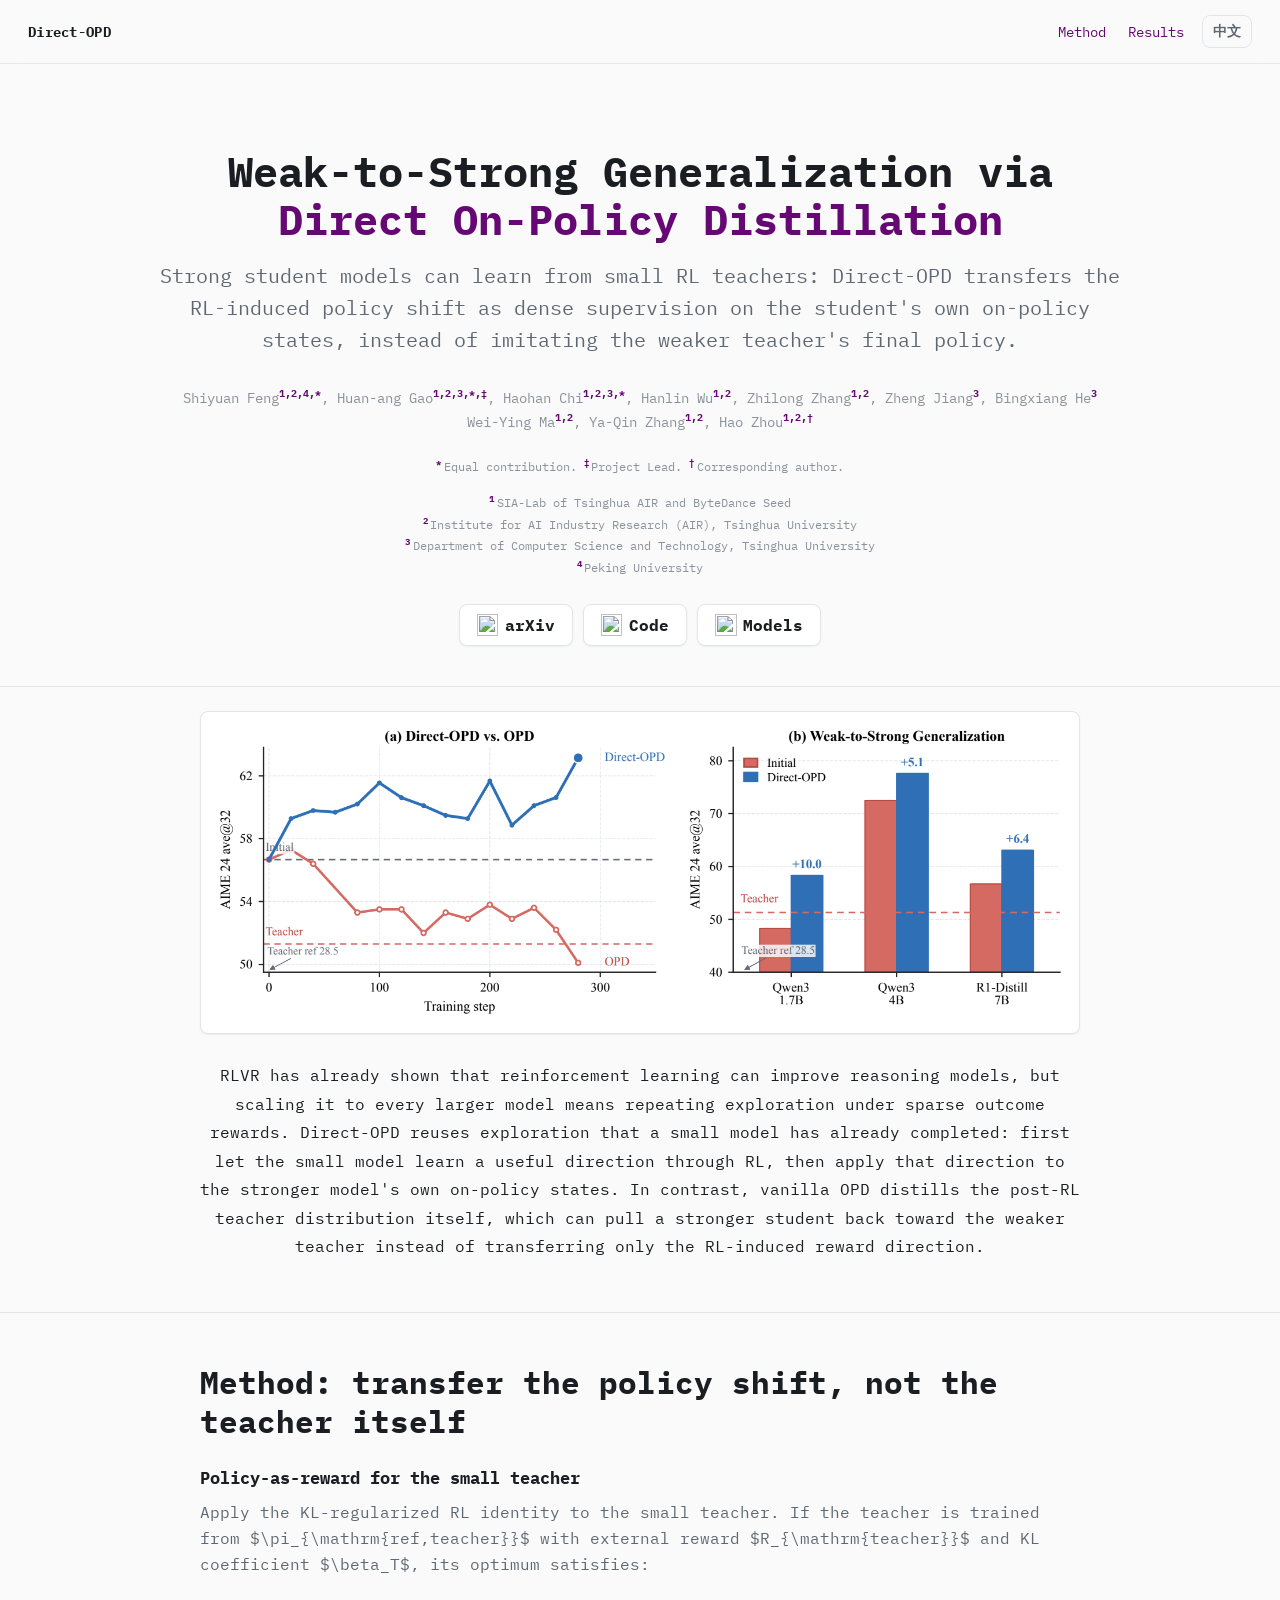
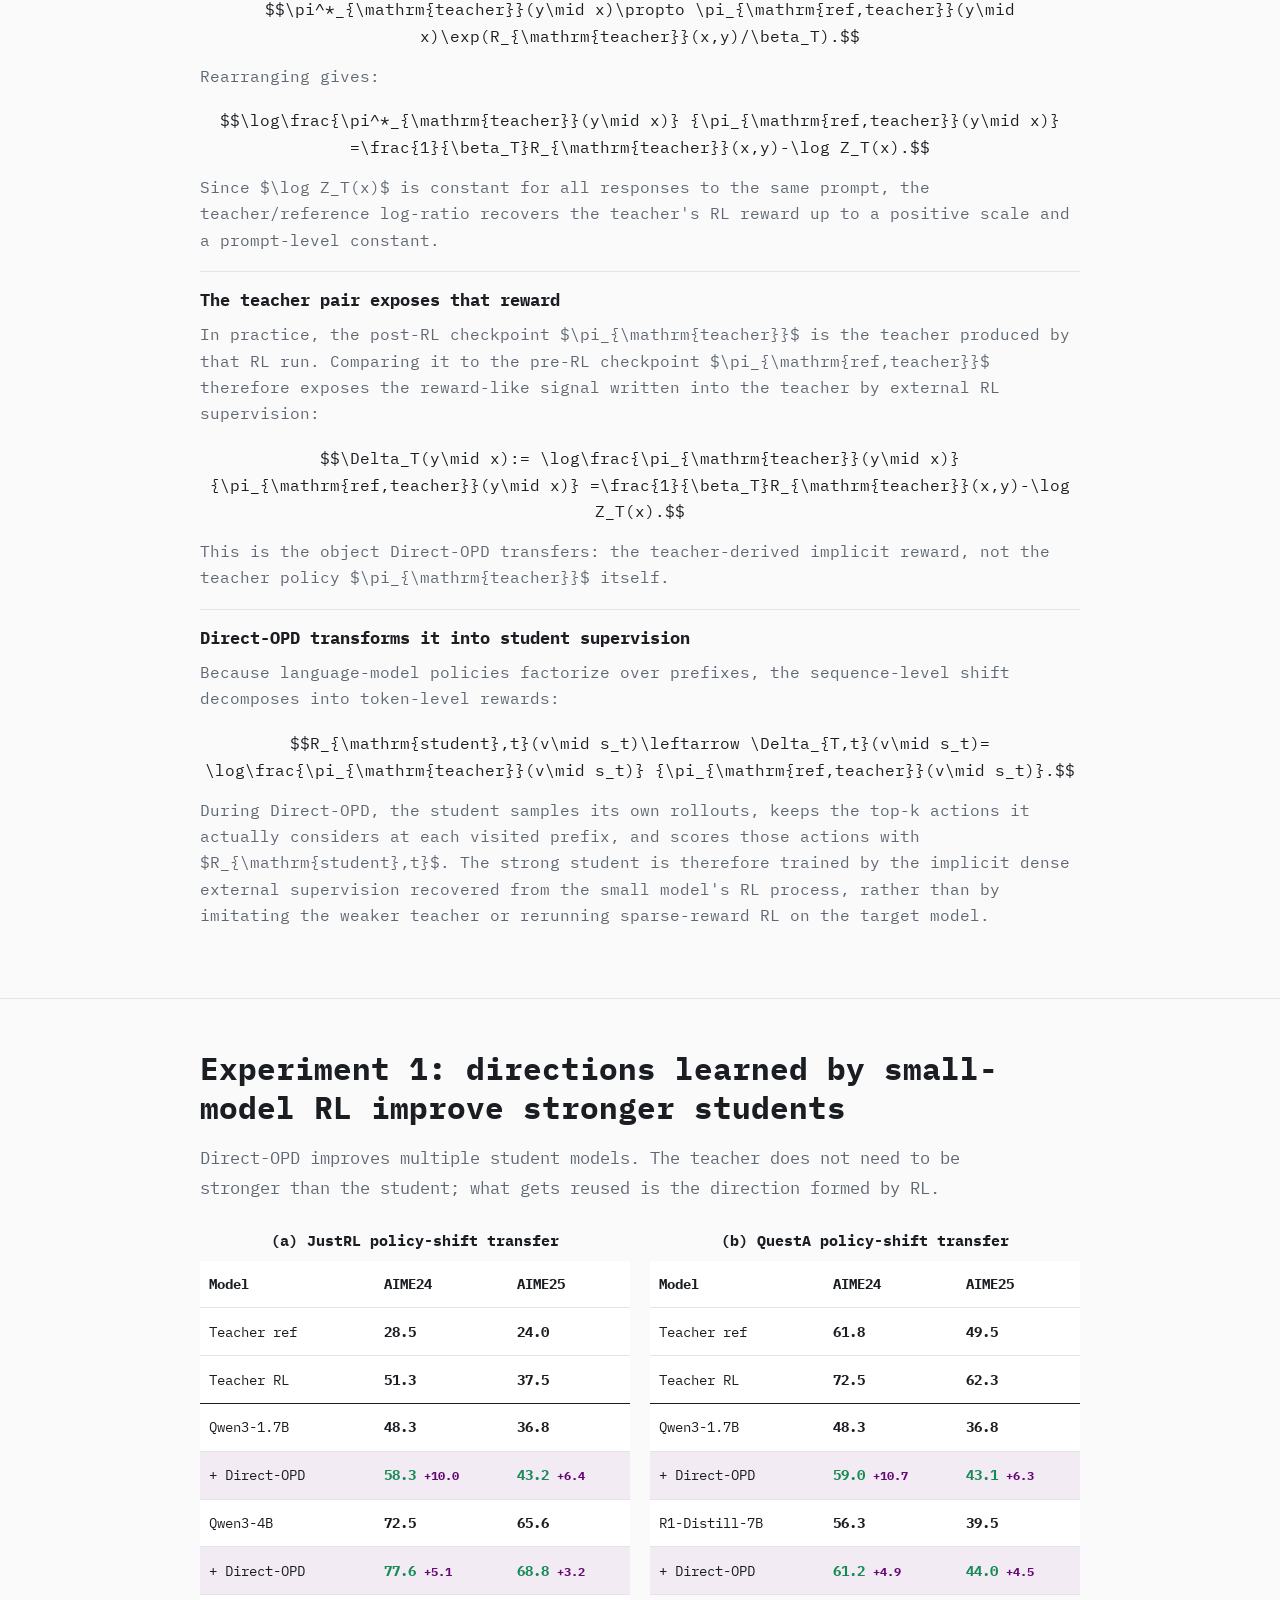
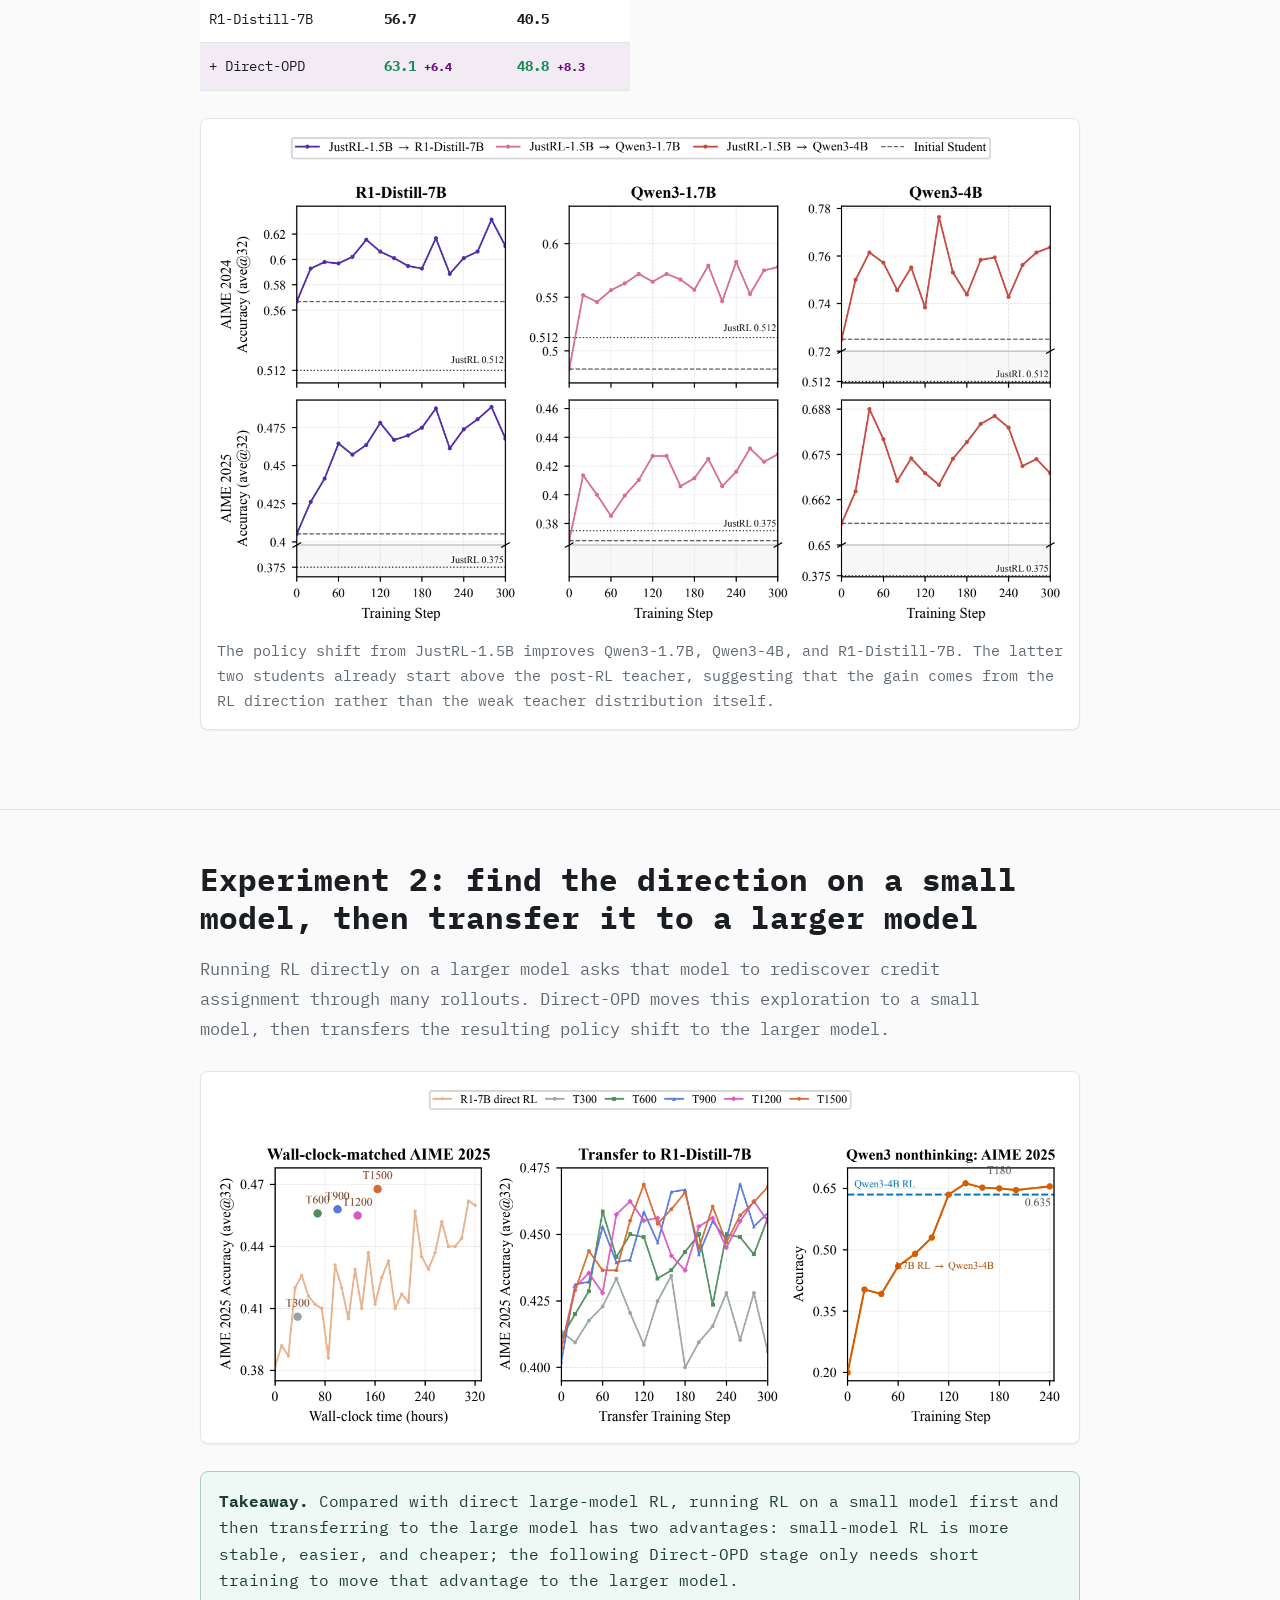
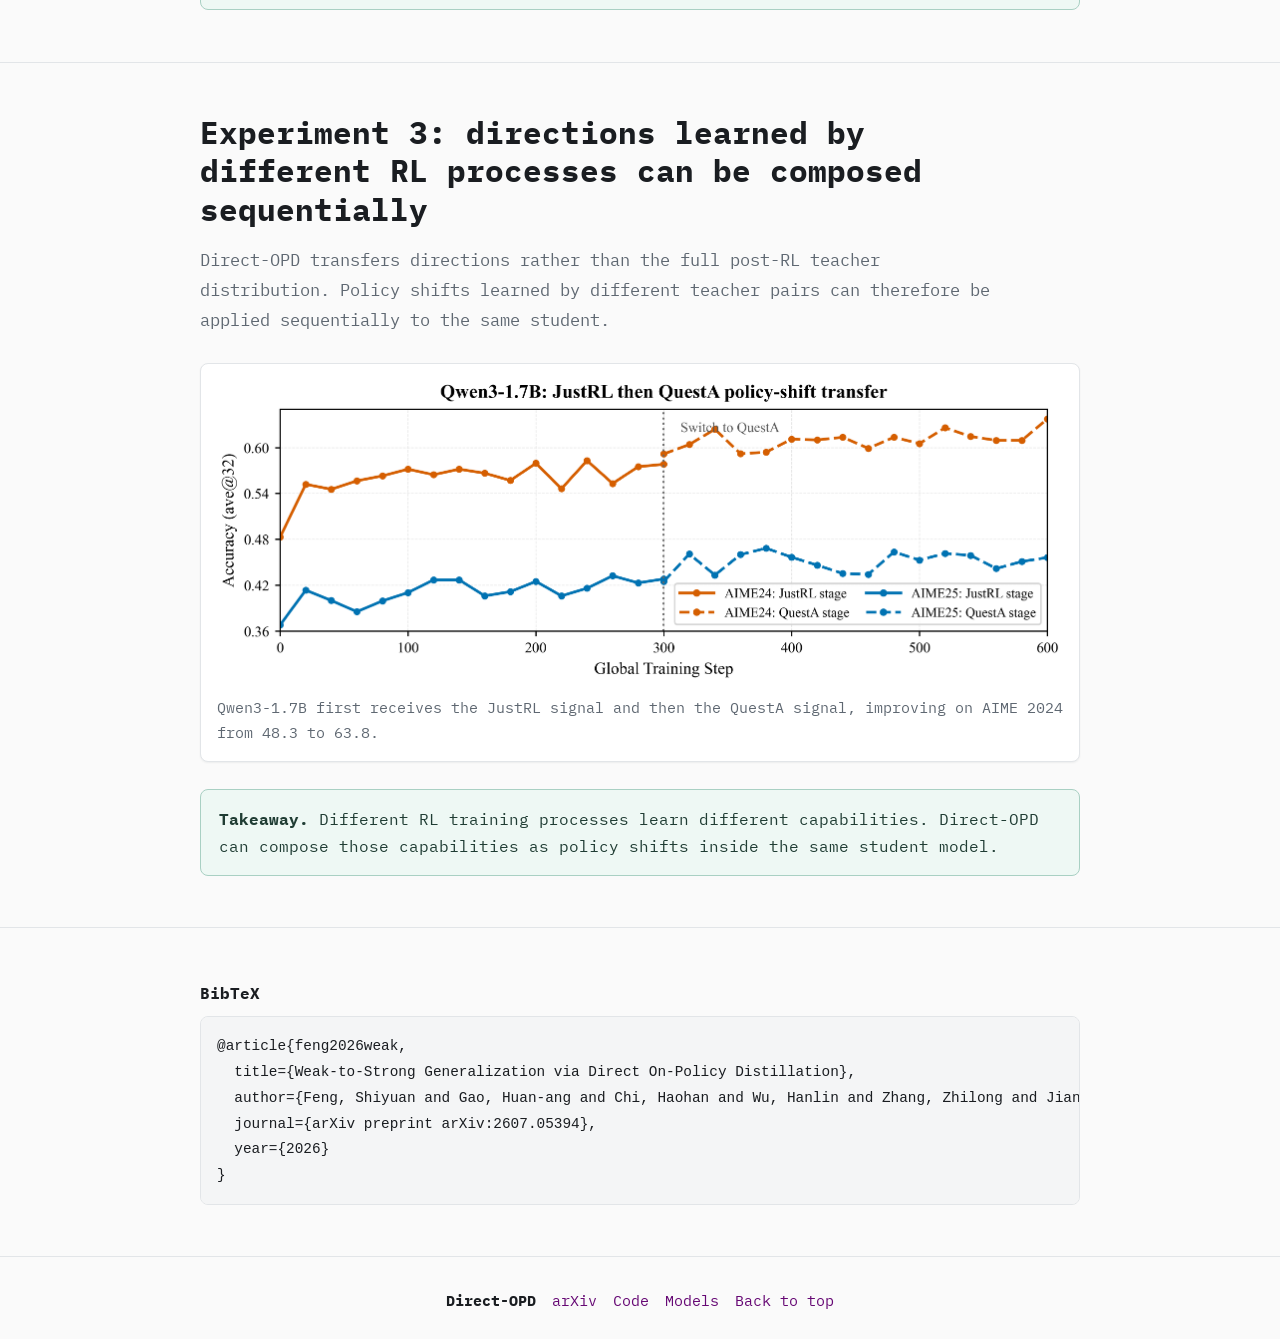
==== commit 66e4c590: "update reference bibtex" ====
--- a/index.html
+++ b/index.html
@@ -361,14 +361,11 @@
         <div class="container">
           <div class="bibtex">
             <div class="bibtex-title">BibTeX</div>
-            <pre><code>@misc{feng2026directopd,
-  title  = {Weak-to-Strong Generalization via Direct On-Policy Distillation},
-  author = {Shiyuan Feng and Huan-ang Gao and Haohan Chi and Hanlin Wu and Zhilong Zhang and Zheng Jiang and Bingxiang He and Wei-Ying Ma and Ya-Qin Zhang and Hao Zhou},
-  year   = {2026},
-  eprint = {2607.05394},
-  archivePrefix = {arXiv},
-  primaryClass = {cs.LG},
-  url    = {https://arxiv.org/abs/2607.05394}
+            <pre><code>@article{feng2026weak,
+  title={Weak-to-Strong Generalization via Direct On-Policy Distillation},
+  author={Feng, Shiyuan and Gao, Huan-ang and Chi, Haohan and Wu, Hanlin and Zhang, Zhilong and Jiang, Zheng and He, Bingxiang and Ma, Wei-Ying and Zhang, Ya-Qin and Zhou, Hao},
+  journal={arXiv preprint arXiv:2607.05394},
+  year={2026}
 }</code></pre>
           </div>
         </div>
